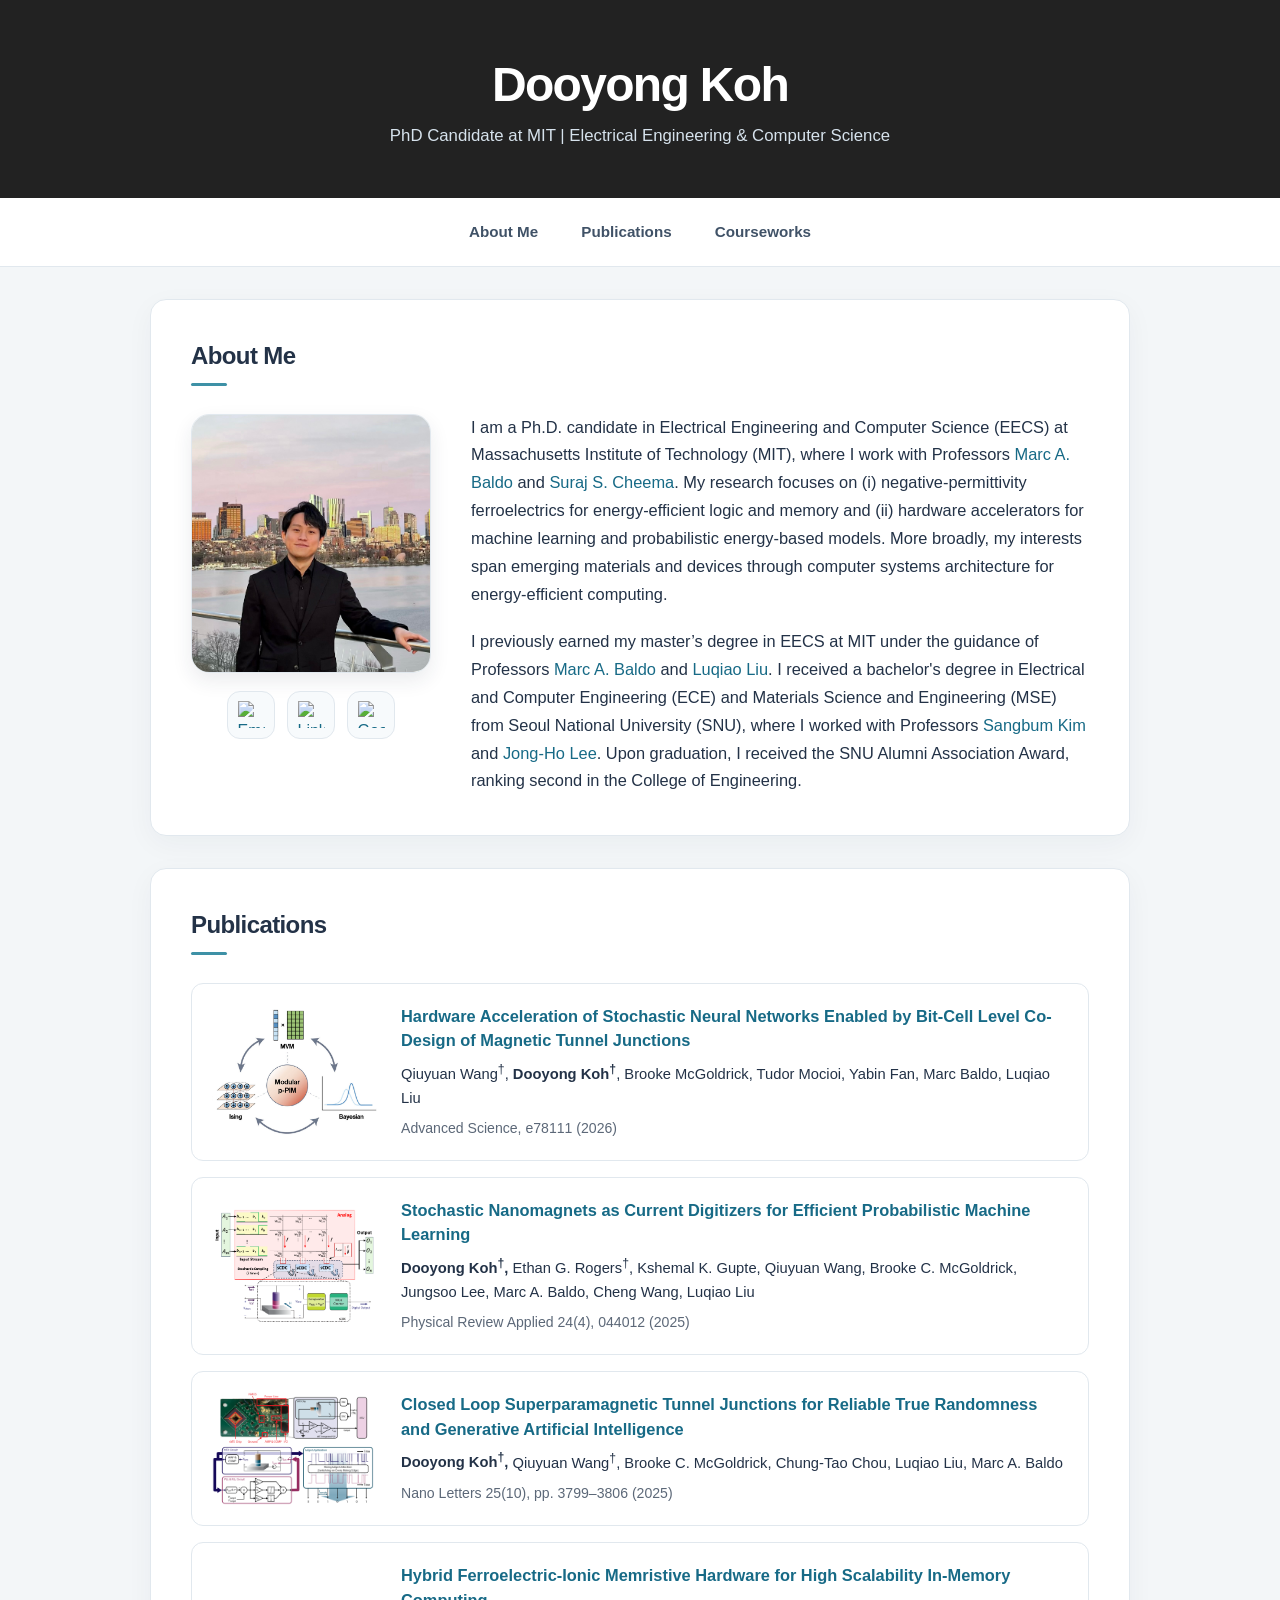
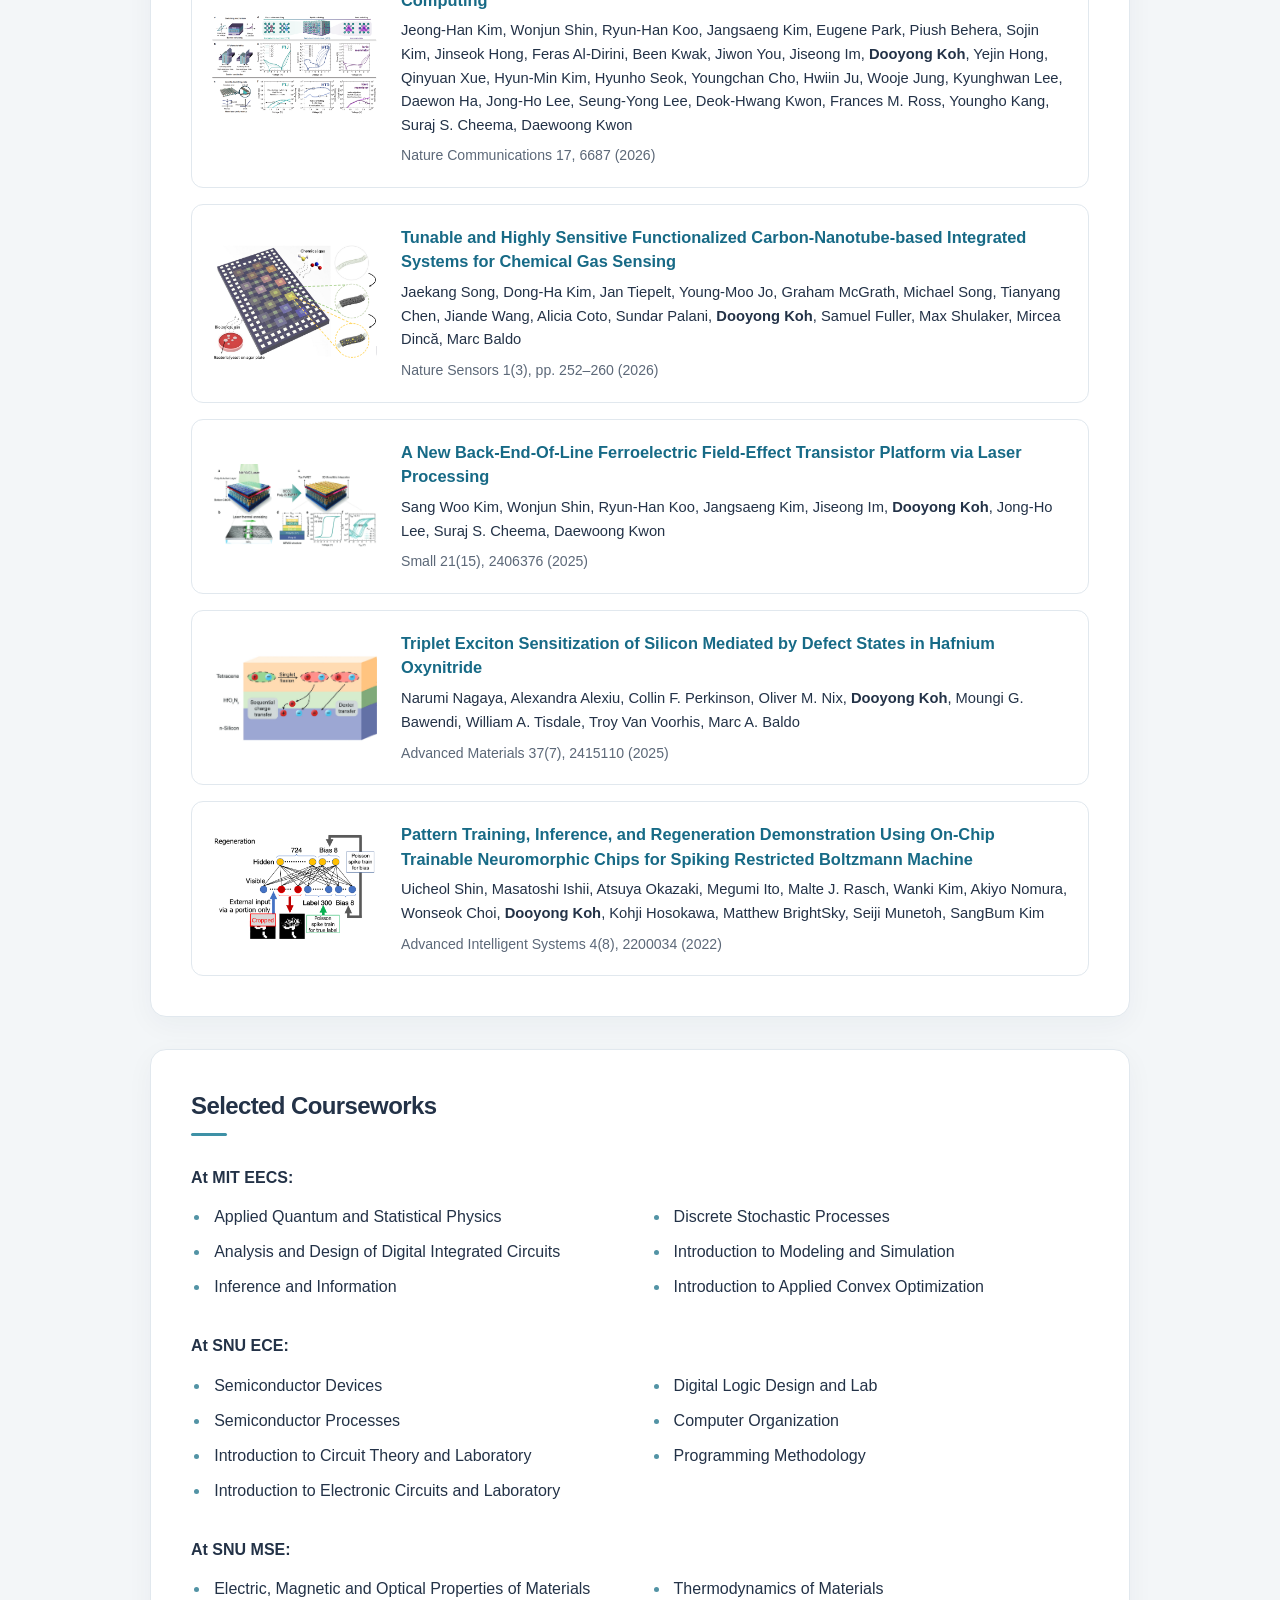
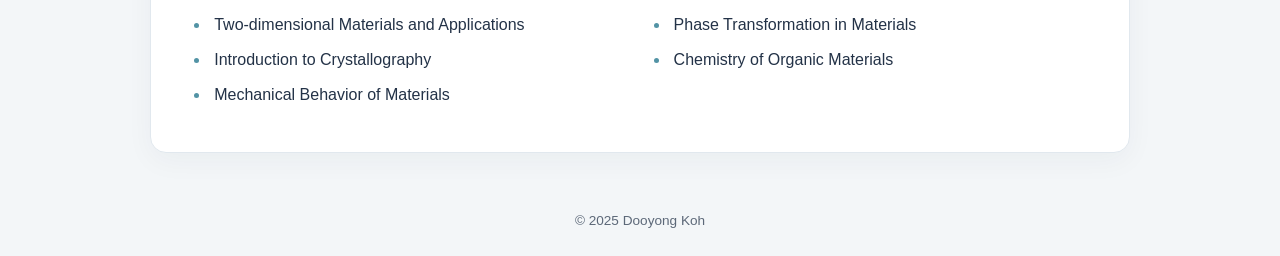
==== index.html @ fa58a497 "Add Advanced Science stochastic neural networks paper with supplied image" ====
<!DOCTYPE html>
<html lang="en">
<head>
    <meta charset="UTF-8">
    <meta name="viewport" content="width=device-width, initial-scale=1.0">
    <title>Dooyong Koh</title>
    <link rel="stylesheet" href="styles.css">
</head>
<body>
    <header>
        <h1>Dooyong Koh</h1>
        <p>PhD Candidate at MIT | Electrical Engineering & Computer Science</p>
    </header>

    <nav>
        <a href="#about">About Me</a>
        <a href="#publications">Publications</a>
        <a href="#courseworks">Courseworks</a>
    </nav>

    <section id="about">
        <h2>About Me</h2>
        <div class="about-container">
            <!-- First Column: Profile Image with Contact Icons Below -->
            <div class="about-image">
                <img src="IMG_5734.jpeg" alt="Dooyong Koh Profile Picture">
                
                <!-- Contact Icons Below the Image -->
                <div class="contact-icons">
                    <!-- Email Icon -->
                    <a href="mailto:dooyong@mit.edu" class="icon-button" target="_blank">
                        <img src="https://upload.wikimedia.org/wikipedia/commons/e/ec/Circle-icons-mail.svg" alt="Email Icon" width="40">
                    </a>
                    <!-- LinkedIn Icon -->
                    <a href="https://www.linkedin.com/in/dooyong-koh/" class="icon-button" target="_blank">
                        <img src="https://upload.wikimedia.org/wikipedia/commons/8/81/LinkedIn_icon.svg" alt="LinkedIn Icon" width="40">
                    </a>
                    <!-- Google Scholar Icon -->
                    <a href="https://scholar.google.com/citations?user=owcKEJgAAAAJ&hl=en" class="icon-button" target="_blank">
                        <img src="https://upload.wikimedia.org/wikipedia/commons/c/c7/Google_Scholar_logo.svg" alt="Google Scholar Icon" width="40">
                    </a>
                    <!-- GitHub Icon 
                    <a href="https://github.com/dooyong-koh" class="icon-button" target="_blank">
                        <img src="https://upload.wikimedia.org/wikipedia/commons/9/91/Octicons-mark-github.svg" alt="GitHub Icon" width="40">
                    </a>-->
                </div>
            </div>

            <!-- Second Column: About Text -->
            <div class="about-text">
                <p>I am a Ph.D. candidate in Electrical Engineering and Computer Science (EECS) at Massachusetts Institute of Technology (MIT), where I work with Professors 
                    <a href="https://seegroup.mit.edu/" target="_blank">Marc A. Baldo</a> and
                    <a href="https://sites.google.com/view/scheema" target="_blank">Suraj S. Cheema</a>.
                    My research focuses on (i) negative-permittivity ferroelectrics for energy-efficient logic and memory and (ii) hardware accelerators for machine learning and probabilistic energy-based models. 
                    More broadly, my interests span emerging materials and devices through computer systems architecture for energy-efficient computing.
                </p>
                <p>
                    I previously earned my master’s degree in EECS at MIT under the guidance of Professors  
                    <a href="https://seegroup.mit.edu/" target="_blank">Marc A. Baldo</a> and 
                    <a href="https://spintronics.mit.edu/" target="_blank">Luqiao Liu</a>. 
                    
                    I received a bachelor's degree in Electrical and Computer Engineering (ECE) and Materials Science and Engineering (MSE) from Seoul National University (SNU), where I worked with Professors 
                    <a href="https://sites.google.com/view/snu-neuromorphic/home" target="_blank">Sangbum Kim</a> and
                    <a href="http://smdl.snu.ac.kr/main.html" target="_blank">Jong-Ho Lee</a>.
                    Upon graduation, I received the SNU Alumni Association Award, ranking second in the College of Engineering.
                </p>
            </div>
        </div>
    </section>



    <section id="publications">
        <h2>Publications</h2>
        <div class="publications-container">

            <div class="publication-item">
                <div class="publication-image">
                    <img src="pub_pics/advanced-science-p-pim.png" alt="Modular probabilistic processing-in-memory platform for matrix-vector multiplication, Ising optimization, and Bayesian inference">
                </div>
                <div class="publication-text">
                    <p><a href="https://advanced.onlinelibrary.wiley.com/doi/10.1002/advs.78111">Hardware Acceleration of Stochastic Neural Networks Enabled by Bit-Cell Level Co-Design of Magnetic Tunnel Junctions</a></p>
                    <p>Qiuyuan Wang<sup>&dagger;</sup>, <b>Dooyong Koh<sup>&dagger;</sup></b>, Brooke McGoldrick, Tudor Mocioi, Yabin Fan, Marc Baldo, Luqiao Liu</p>
                    <p>Advanced Science, e78111 (2026)</p>
                </div>
            </div>

            <div class="publication-item">
                <div class="publication-image">
                    <img src="pub_pics/5.png" alt="Publication Image 1">
                </div>
                <div class="publication-text">
                    <p><a href="https://journals.aps.org/prapplied/abstract/10.1103/s86j-5jcr">Stochastic Nanomagnets as Current Digitizers for Efficient Probabilistic Machine Learning</a></p>
                    <p><b>Dooyong Koh<sup>&dagger;</sup>,</b> Ethan G. Rogers<sup>&dagger;</sup>, Kshemal K. Gupte, Qiuyuan Wang, Brooke C. McGoldrick, Jungsoo Lee, Marc A. Baldo, Cheng Wang, Luqiao Liu</p>
                    <p>Physical Review Applied 24(4), 044012 (2025)</p>
                </div>
            </div>
            
            <div class="publication-item">
                <div class="publication-image">
                    <img src="pub_pics/4.png" alt="Publication Image 1">
                </div>
                <div class="publication-text">
                    <p><a href="https://pubs.acs.org/doi/full/10.1021/acs.nanolett.4c05728">Closed Loop Superparamagnetic Tunnel Junctions for Reliable True Randomness and Generative Artificial Intelligence</a></p>
                    <p><b>Dooyong Koh<sup>&dagger;</sup>,</b> Qiuyuan Wang<sup>&dagger;</sup>, Brooke C. McGoldrick, Chung-Tao Chou, Luqiao Liu, Marc A. Baldo</p>
                    <p>Nano Letters 25(10), pp. 3799–3806 (2025)</p>
                </div>
            </div>

            <div class="publication-item">
                <div class="publication-image">
                    <img src="pub_pics/7.png" alt="Publication Image 1">
                </div>
                <div class="publication-text">
                    <p><a href="https://www.nature.com/articles/s41467-026-72103-6">Hybrid Ferroelectric-Ionic Memristive Hardware for High Scalability In-Memory Computing</a></p>
                    <p>Jeong-Han Kim, Wonjun Shin, Ryun-Han Koo, Jangsaeng Kim, Eugene Park, Piush Behera, Sojin Kim, Jinseok Hong, Feras Al-Dirini, Been Kwak, Jiwon You, Jiseong Im, <b>Dooyong Koh</b>, Yejin Hong, Qinyuan Xue, Hyun-Min Kim, Hyunho Seok, Youngchan Cho, Hwiin Ju, Wooje Jung, Kyunghwan Lee, Daewon Ha, Jong-Ho Lee, Seung-Yong Lee, Deok-Hwang Kwon, Frances M. Ross, Youngho Kang, Suraj S. Cheema, Daewoong Kwon</p>
                    <p>Nature Communications 17, 6687 (2026)</p>
                </div>
            </div>

            <div class="publication-item">
                <div class="publication-image">
                    <img src="pub_pics/6.png" alt="Publication Image 1">
                </div>
                <div class="publication-text">
                    <p><a href="https://www.nature.com/articles/s44460-026-00037-z">Tunable and Highly Sensitive Functionalized Carbon-Nanotube-based Integrated Systems for Chemical Gas Sensing</a></p>
                    <p>Jaekang Song, Dong-Ha Kim, Jan Tiepelt, Young-Moo Jo, Graham McGrath, Michael Song, Tianyang Chen, Jiande Wang, Alicia Coto, Sundar Palani, <b>Dooyong Koh</b>, Samuel Fuller, Max Shulaker, Mircea Dincă, Marc Baldo</p>
                    <p>Nature Sensors 1(3), pp. 252–260 (2026)</p>
                </div>
            </div>
            
            <div class="publication-item">
                <div class="publication-image">
                    <img src="pub_pics/2.png" alt="Publication Image 2">
                </div>
                <div class="publication-text">
                    <p><a href="https://onlinelibrary.wiley.com/doi/full/10.1002/smll.202406376">A New Back‐End‐Of‐Line Ferroelectric Field‐Effect Transistor Platform via Laser Processing</a></p>
                    <p>Sang Woo Kim, Wonjun Shin, Ryun-Han Koo, Jangsaeng Kim, Jiseong Im, <b>Dooyong Koh</b>, Jong-Ho Lee, Suraj S. Cheema, Daewoong Kwon</p>
                    <p>Small 21(15), 2406376 (2025)</p>
                </div>
            </div>

            <div class="publication-item">
                <div class="publication-image">
                    <img src="pub_pics/3.png" alt="Publication Image 1">
                </div>
                <div class="publication-text">
                    <p><a href="https://advanced.onlinelibrary.wiley.com/doi/full/10.1002/adma.202415110">Triplet Exciton Sensitization of Silicon Mediated by Defect States in Hafnium Oxynitride</a></p>
                    <p>Narumi Nagaya, Alexandra Alexiu, Collin F. Perkinson, Oliver M. Nix, <b>Dooyong Koh</b>, Moungi G. Bawendi, William A. Tisdale, Troy Van Voorhis, Marc A. Baldo</p>
                    <p>Advanced Materials 37(7), 2415110 (2025)</p>
                </div>
            </div>
    
            <div class="publication-item">
                <div class="publication-image">
                    <img src="pub_pics/1.png" alt="Publication Image 3">
                </div>
                <div class="publication-text">
                    <p><a href="https://onlinelibrary.wiley.com/doi/full/10.1002/aisy.202200034">Pattern Training, Inference, and Regeneration Demonstration Using On‐Chip Trainable Neuromorphic Chips for Spiking Restricted Boltzmann Machine</a></p>
                    <p>Uicheol Shin, Masatoshi Ishii, Atsuya Okazaki, Megumi Ito, Malte J. Rasch, Wanki Kim, Akiyo Nomura, Wonseok Choi, <b>Dooyong Koh</b>, Kohji Hosokawa, Matthew BrightSky, Seiji Munetoh, SangBum Kim</p>
                    <p>Advanced Intelligent Systems 4(8), 2200034 (2022)</p>
                </div>
            </div>
        </div>
    </section>

    <section id="courseworks">
        <h2>Selected Courseworks</h2>
        <p>At MIT EECS:</p>
        <ul>
            <li>Applied Quantum and Statistical Physics</li>
            <li>Analysis and Design of Digital Integrated Circuits</li>
            <li>Inference and Information</li>
            <li>Discrete Stochastic Processes</li>
            <li>Introduction to Modeling and Simulation</li>
            <li>Introduction to Applied Convex Optimization</li>
        </ul>

        <p>At SNU ECE:</p>
        <ul>
            <li>Semiconductor Devices</li>
            <li>Semiconductor Processes</li>
            <li>Introduction to Circuit Theory and Laboratory</li>
            <li>Introduction to Electronic Circuits and Laboratory</li>
            <li>Digital Logic Design and Lab</li>
            <li>Computer Organization</li>
            <li>Programming Methodology</li>
        </ul>

        <p>At SNU MSE:</p>
        <ul>
            <li>Electric, Magnetic and Optical Properties of Materials</li>
            <li>Two-dimensional Materials and Applications</li>
            <li>Introduction to Crystallography</li>
            <li>Mechanical Behavior of Materials</li>
            <li>Thermodynamics of Materials</li>
            <li>Phase Transformation in Materials</li>
            <li>Chemistry of Organic Materials</li>
        </ul>
    </section>

    <footer>
        <p>© 2025 Dooyong Koh</p>
    </footer>
</body>
</html>
---- styles.css ----
/* Academic portfolio: restrained color, generous spacing, accessible interactions. */
:root {
    --ink: #233247;
    --muted: #5c6878;
    --accent: #176a86;
    --accent-dark: #104e65;
    --line: #e1e8ee;
}
*, *::before, *::after { box-sizing: border-box; }
html { scroll-behavior: smooth; }
body {
    margin: 0;
    font-family: -apple-system, BlinkMacSystemFont, "Segoe UI", Arial, sans-serif;
    line-height: 1.7;
    color: var(--ink);
    background: #f3f6f8;
}
header {
    padding: 3.5rem 1.5rem 3rem;
    text-align: center;
    color: white;
    background: #222;
}
header h1 {
    margin: 0 0 .5rem;
    color: white;
    font-size: clamp(2.2rem, 5vw, 3rem);
    font-weight: 700;
    letter-spacing: -.035em;
    line-height: 1.2;
}
header p { margin: 0; color: #d6e2ec; font-size: 1.05rem; }
nav {
    display: flex;
    justify-content: center;
    flex-wrap: wrap;
    gap: .5rem;
    padding: .75rem 1rem;
    background: #fff;
    border-bottom: 1px solid var(--line);
}
a {
    color: var(--accent);
    text-decoration: none;
    text-underline-offset: .22em;
    text-decoration-thickness: 1px;
    transition: color .18s ease;
}
a:hover { color: var(--accent-dark); text-decoration: underline; }
a:focus-visible { outline: 3px solid #2186a6; outline-offset: 4px; border-radius: 4px; }
nav a {
    position: relative;
    display: inline-flex;
    align-items: center;
    min-height: 44px;
    padding: .5rem 1.1rem;
    border-radius: 8px;
    color: #405267;
    font-size: .95rem;
    font-weight: 600;
    transition: background-color .2s ease, color .2s ease, transform .2s ease;
}
nav a::after {
    content: "";
    position: absolute;
    bottom: 5px;
    left: 1.1rem;
    right: 1.1rem;
    height: 2px;
    border-radius: 2px;
    background: var(--accent);
    transform: scaleX(0);
    transition: transform .2s ease;
}
nav a:focus-visible { background: #edf5f8; }
nav a:focus-visible::after { transform: scaleX(1); }
section {
    width: calc(100% - 3rem);
    max-width: 980px;
    margin: 2rem auto;
    padding: clamp(1.25rem, 4vw, 2.5rem);
    background: white;
    border: 1px solid var(--line);
    border-radius: 16px;
    box-shadow: 0 8px 28px rgba(28, 49, 70, .045);
    scroll-margin-top: 1.5rem;
}
h2 {
    margin: 0 0 1.75rem;
    font-size: 1.5rem;
    letter-spacing: -.025em;
    line-height: 1.3;
}
h2::after {
    content: "";
    display: block;
    width: 36px;
    height: 3px;
    margin-top: .7rem;
    border-radius: 3px;
    background: #3e91a6;
}
.about-container { display: flex; align-items: flex-start; gap: 2.5rem; }
.about-image { flex: 0 0 240px; text-align: center; }
.about-image > img {
    display: block;
    width: 100%;
    height: auto;
    border-radius: 18px;
    border: 1px solid var(--line);
    box-shadow: 0 8px 20px rgba(28, 49, 70, .09);
}
.contact-icons { display: flex; justify-content: center; gap: .75rem; margin-top: 1.1rem; }
.icon-button {
    display: inline-flex;
    align-items: center;
    justify-content: center;
    width: 48px;
    height: 48px;
    border: 1px solid var(--line);
    border-radius: 13px;
    background: #f7fafc;
    transition: transform .2s ease, box-shadow .2s ease, border-color .2s ease, background-color .2s ease;
}
.icon-button img { display: block; width: 27px; height: 27px; object-fit: contain; }
.icon-button:focus-visible { background: #eaf4f7; border-color: #85b9c7; }
.about-text { flex: 1; min-width: 0; }
.about-text p { margin: 0 0 1.2rem; font-size: 1.025rem; }
.about-text p:last-child { margin-bottom: 0; }
.publications-container { display: flex; flex-direction: column; gap: 1rem; }
.publication-item {
    display: flex;
    align-items: center;
    gap: 1.5rem;
    padding: 1.25rem;
    border: 1px solid var(--line);
    border-radius: 12px;
    transition: background-color .2s ease, border-color .2s ease, box-shadow .2s ease;
}
.publication-item:focus-within { background: #f7fbfc; border-color: #a5c7d2; }
.publication-image { flex: 0 0 165px; display: flex; justify-content: center; align-items: center; }
.publication-image img { display: block; width: 100%; height: auto; border-radius: 8px; }
.publication-text { flex: 1; min-width: 0; font-size: .92rem; line-height: 1.6; overflow-wrap: anywhere; }
.publication-text p { margin: .45rem 0; }
.publication-text p:first-child { margin-top: 0; font-size: 1.025rem; font-weight: 600; line-height: 1.5; }
.publication-text p:last-child { margin-bottom: 0; color: var(--muted); font-size: .88rem; }
#courseworks > p { margin: 1.75rem 0 .5rem; font-weight: 600; }
#courseworks ul { margin: 0; padding-left: 1.2rem; columns: 2; column-gap: 2.5rem; }
#courseworks li { padding: .25rem 0 .25rem .25rem; break-inside: avoid; }
#courseworks li::marker { color: #5293a5; }
footer { text-align: center; padding: 1.5rem; color: var(--muted); font-size: .85rem; }
footer p { margin: 0; }
@media (hover: hover) {
    nav a:hover { background: #edf5f8; color: var(--accent-dark); text-decoration: none; transform: translateY(-1px); }
    nav a:hover::after { transform: scaleX(1); }
    .icon-button:hover { transform: translateY(-3px); background: #eaf4f7; border-color: #85b9c7; box-shadow: 0 6px 14px rgba(23, 106, 134, .14); }
    .publication-item:hover { background: #f7fbfc; border-color: #b7d1da; box-shadow: 0 4px 14px rgba(28, 49, 70, .05); }
}
nav a:active, .icon-button:active { transform: translateY(0); }
@media (max-width: 768px) {
    header { padding: 2.5rem 1.25rem; }
    header p { max-width: 32rem; margin-inline: auto; font-size: .95rem; }
    section { width: calc(100% - 1.5rem); margin: 1rem auto; }
    .about-container { flex-direction: column; align-items: center; gap: 1.75rem; }
    .about-image { flex-basis: auto; width: 200px; }
    .publication-item { flex-direction: column; align-items: stretch; gap: 1rem; }
    .publication-image { flex-basis: auto; width: 100%; max-width: 240px; margin-inline: auto; }
    #courseworks ul { columns: 1; }
}
@media (max-width: 380px) {
    nav { gap: .15rem; padding-inline: .35rem; }
    nav a { padding-inline: .65rem; font-size: .85rem; }
}
@media (prefers-reduced-motion: reduce) {
    html { scroll-behavior: auto; }
    *, *::before, *::after { transition: none !important; }
    nav a:hover, .icon-button:hover { transform: none; }
}
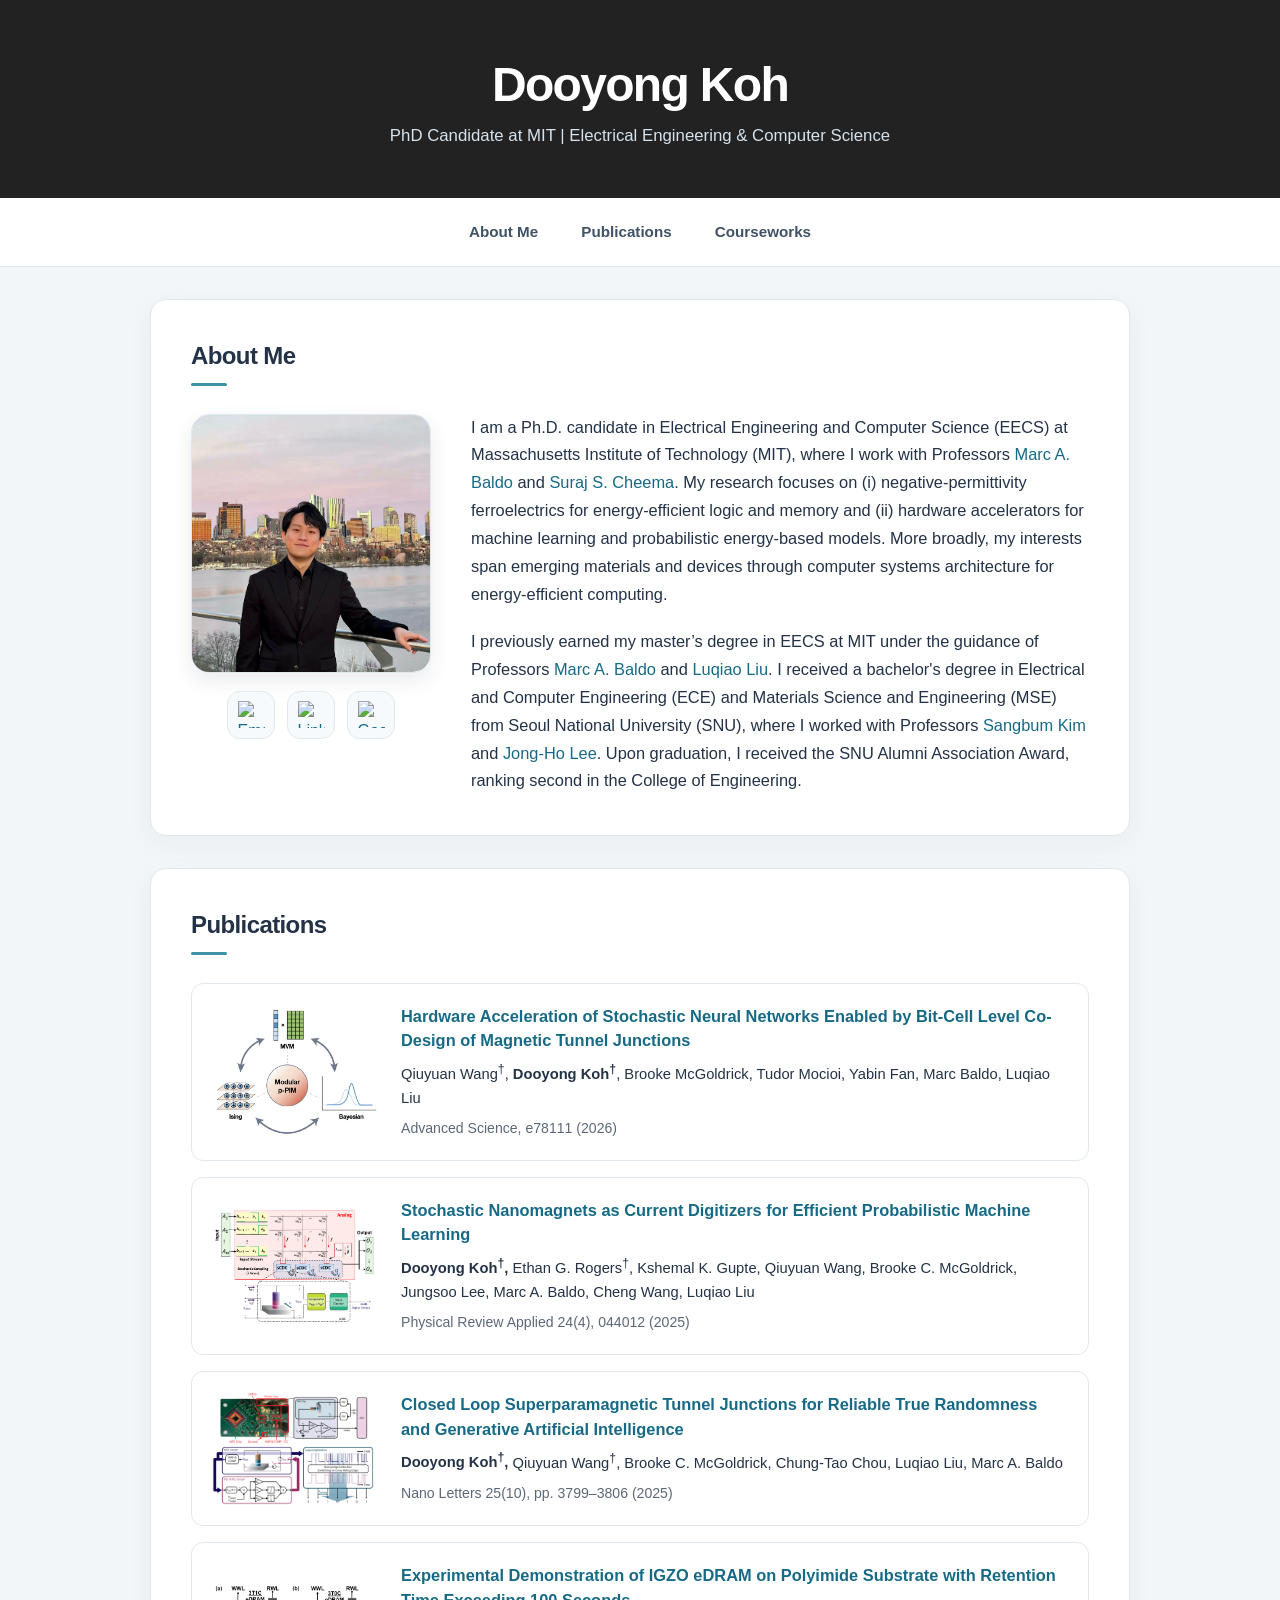
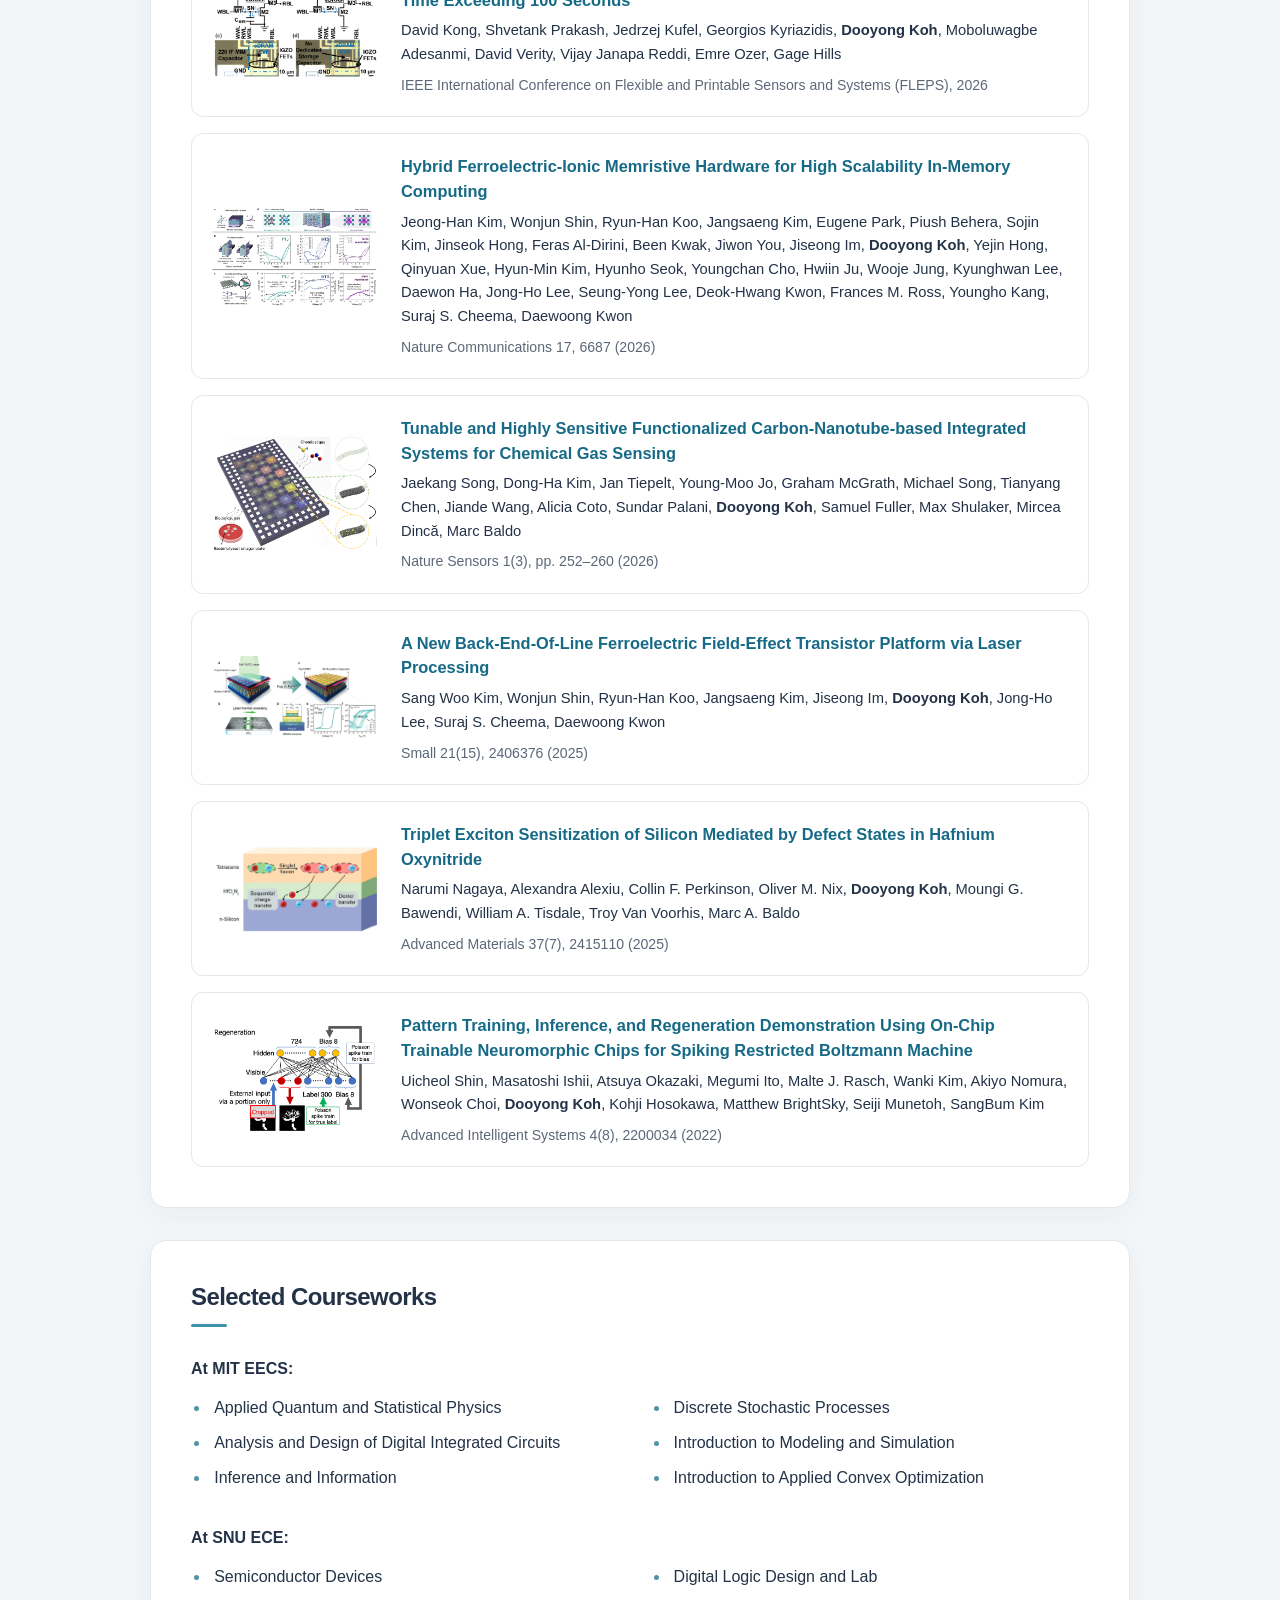
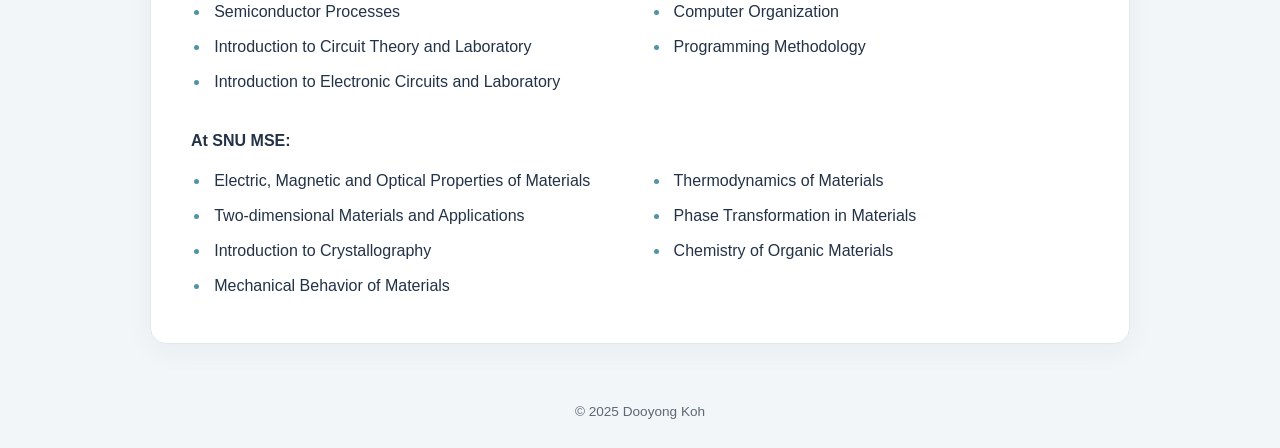
==== commit ec9e30af: "Add FLEPS eDRAM paper fourth after first-authored publications" ====
--- a/index.html
+++ b/index.html
@@ -109,6 +109,17 @@
 
             <div class="publication-item">
                 <div class="publication-image">
+                    <img src="pub_pics/fleps-igzo-edram.png" alt="3T1C and 3T0C IGZO eDRAM circuit diagrams and fabricated memory cells on polyimide">
+                </div>
+                <div class="publication-text">
+                    <p><a href="https://doi.org/10.1109/FLEPS69128.2026.11645095">Experimental Demonstration of IGZO eDRAM on Polyimide Substrate with Retention Time Exceeding 100 Seconds</a></p>
+                    <p>David Kong, Shvetank Prakash, Jedrzej Kufel, Georgios Kyriazidis, <b>Dooyong Koh</b>, Moboluwagbe Adesanmi, David Verity, Vijay Janapa Reddi, Emre Ozer, Gage Hills</p>
+                    <p>IEEE International Conference on Flexible and Printable Sensors and Systems (FLEPS), 2026</p>
+                </div>
+            </div>
+
+            <div class="publication-item">
+                <div class="publication-image">
                     <img src="pub_pics/7.png" alt="Publication Image 1">
                 </div>
                 <div class="publication-text">
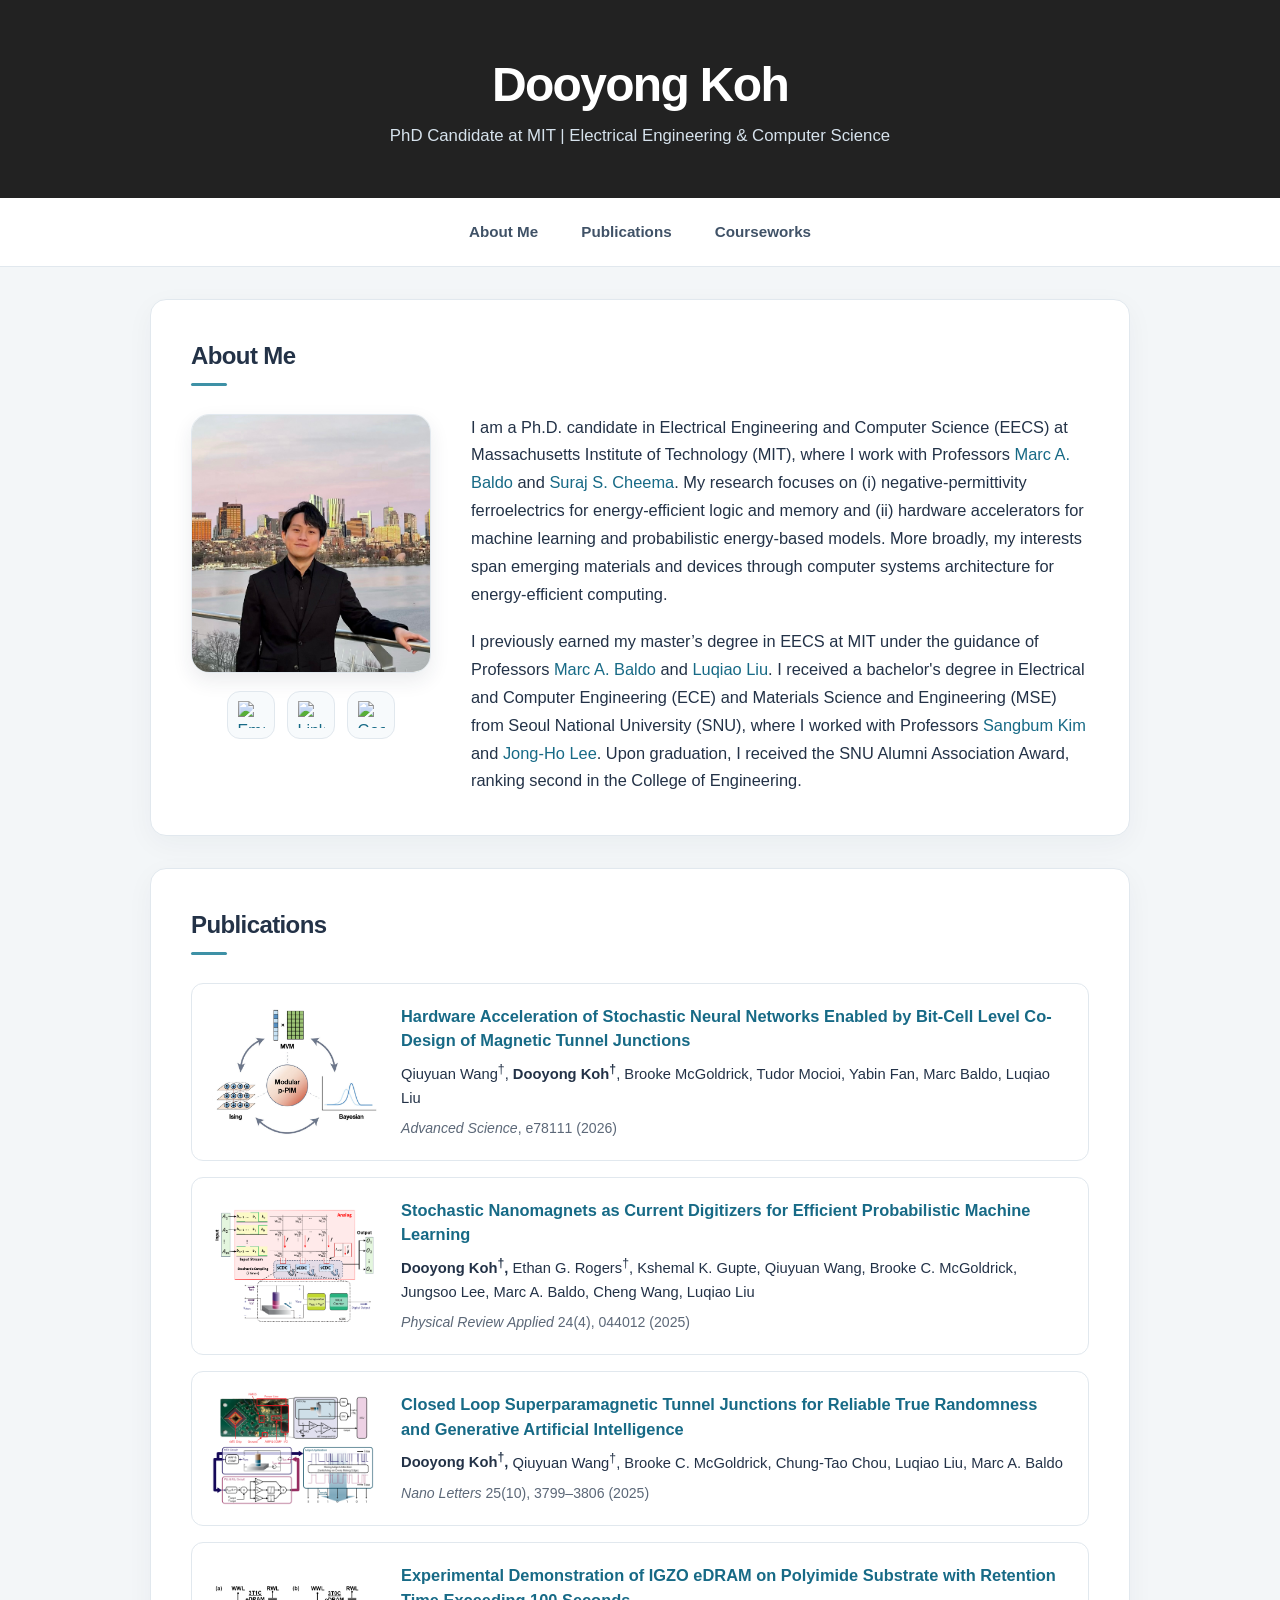
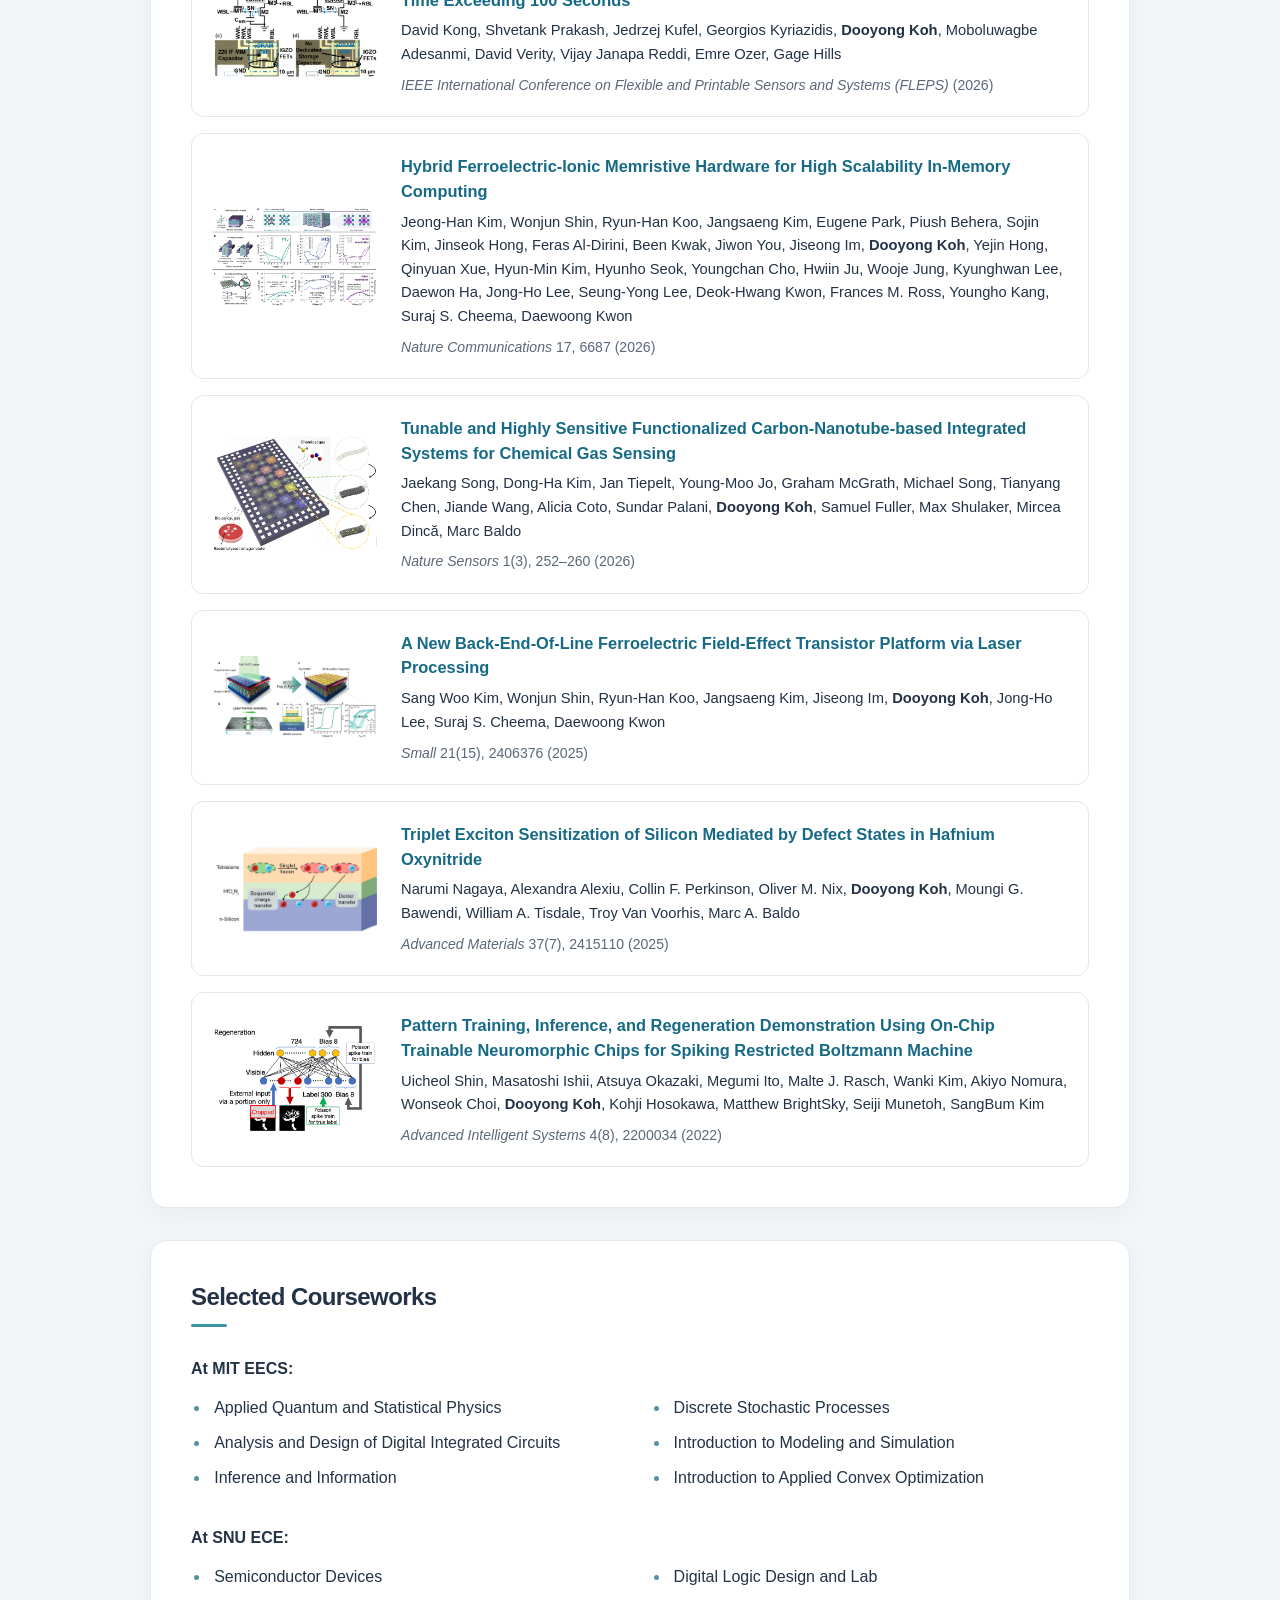
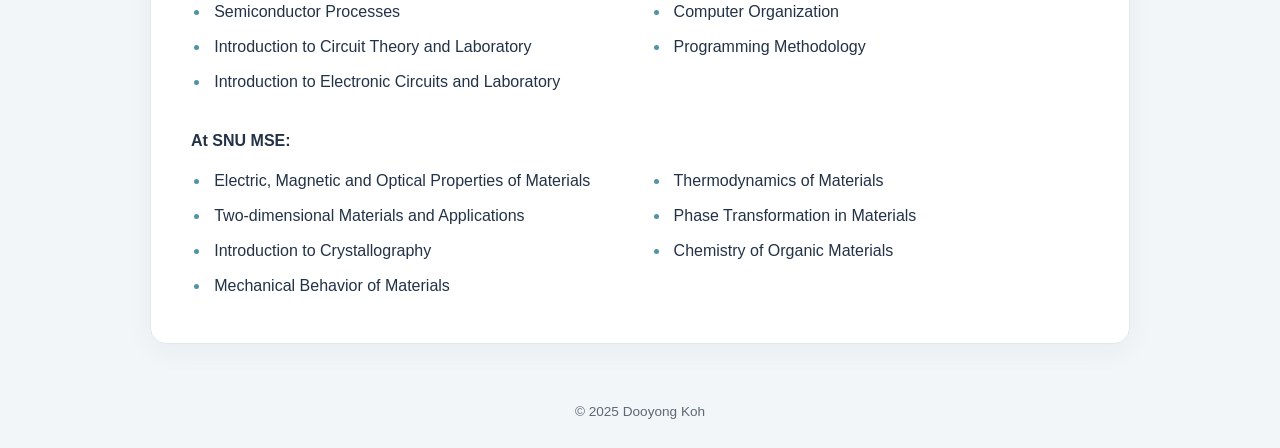
==== commit 5e8ab531: "Standardize publication citation formatting" ====
--- a/index.html
+++ b/index.html
@@ -81,7 +81,7 @@
                 <div class="publication-text">
                     <p><a href="https://advanced.onlinelibrary.wiley.com/doi/10.1002/advs.78111">Hardware Acceleration of Stochastic Neural Networks Enabled by Bit-Cell Level Co-Design of Magnetic Tunnel Junctions</a></p>
                     <p>Qiuyuan Wang<sup>&dagger;</sup>, <b>Dooyong Koh<sup>&dagger;</sup></b>, Brooke McGoldrick, Tudor Mocioi, Yabin Fan, Marc Baldo, Luqiao Liu</p>
-                    <p>Advanced Science, e78111 (2026)</p>
+                    <p><em>Advanced Science</em>, e78111 (2026)</p>
                 </div>
             </div>
 
@@ -92,7 +92,7 @@
                 <div class="publication-text">
                     <p><a href="https://journals.aps.org/prapplied/abstract/10.1103/s86j-5jcr">Stochastic Nanomagnets as Current Digitizers for Efficient Probabilistic Machine Learning</a></p>
                     <p><b>Dooyong Koh<sup>&dagger;</sup>,</b> Ethan G. Rogers<sup>&dagger;</sup>, Kshemal K. Gupte, Qiuyuan Wang, Brooke C. McGoldrick, Jungsoo Lee, Marc A. Baldo, Cheng Wang, Luqiao Liu</p>
-                    <p>Physical Review Applied 24(4), 044012 (2025)</p>
+                    <p><em>Physical Review Applied</em> 24(4), 044012 (2025)</p>
                 </div>
             </div>
             
@@ -103,7 +103,7 @@
                 <div class="publication-text">
                     <p><a href="https://pubs.acs.org/doi/full/10.1021/acs.nanolett.4c05728">Closed Loop Superparamagnetic Tunnel Junctions for Reliable True Randomness and Generative Artificial Intelligence</a></p>
                     <p><b>Dooyong Koh<sup>&dagger;</sup>,</b> Qiuyuan Wang<sup>&dagger;</sup>, Brooke C. McGoldrick, Chung-Tao Chou, Luqiao Liu, Marc A. Baldo</p>
-                    <p>Nano Letters 25(10), pp. 3799–3806 (2025)</p>
+                    <p><em>Nano Letters</em> 25(10), 3799–3806 (2025)</p>
                 </div>
             </div>
 
@@ -114,7 +114,7 @@
                 <div class="publication-text">
                     <p><a href="https://doi.org/10.1109/FLEPS69128.2026.11645095">Experimental Demonstration of IGZO eDRAM on Polyimide Substrate with Retention Time Exceeding 100 Seconds</a></p>
                     <p>David Kong, Shvetank Prakash, Jedrzej Kufel, Georgios Kyriazidis, <b>Dooyong Koh</b>, Moboluwagbe Adesanmi, David Verity, Vijay Janapa Reddi, Emre Ozer, Gage Hills</p>
-                    <p>IEEE International Conference on Flexible and Printable Sensors and Systems (FLEPS), 2026</p>
+                    <p><em>IEEE International Conference on Flexible and Printable Sensors and Systems (FLEPS)</em> (2026)</p>
                 </div>
             </div>
 
@@ -125,7 +125,7 @@
                 <div class="publication-text">
                     <p><a href="https://www.nature.com/articles/s41467-026-72103-6">Hybrid Ferroelectric-Ionic Memristive Hardware for High Scalability In-Memory Computing</a></p>
                     <p>Jeong-Han Kim, Wonjun Shin, Ryun-Han Koo, Jangsaeng Kim, Eugene Park, Piush Behera, Sojin Kim, Jinseok Hong, Feras Al-Dirini, Been Kwak, Jiwon You, Jiseong Im, <b>Dooyong Koh</b>, Yejin Hong, Qinyuan Xue, Hyun-Min Kim, Hyunho Seok, Youngchan Cho, Hwiin Ju, Wooje Jung, Kyunghwan Lee, Daewon Ha, Jong-Ho Lee, Seung-Yong Lee, Deok-Hwang Kwon, Frances M. Ross, Youngho Kang, Suraj S. Cheema, Daewoong Kwon</p>
-                    <p>Nature Communications 17, 6687 (2026)</p>
+                    <p><em>Nature Communications</em> 17, 6687 (2026)</p>
                 </div>
             </div>
 
@@ -136,7 +136,7 @@
                 <div class="publication-text">
                     <p><a href="https://www.nature.com/articles/s44460-026-00037-z">Tunable and Highly Sensitive Functionalized Carbon-Nanotube-based Integrated Systems for Chemical Gas Sensing</a></p>
                     <p>Jaekang Song, Dong-Ha Kim, Jan Tiepelt, Young-Moo Jo, Graham McGrath, Michael Song, Tianyang Chen, Jiande Wang, Alicia Coto, Sundar Palani, <b>Dooyong Koh</b>, Samuel Fuller, Max Shulaker, Mircea Dincă, Marc Baldo</p>
-                    <p>Nature Sensors 1(3), pp. 252–260 (2026)</p>
+                    <p><em>Nature Sensors</em> 1(3), 252–260 (2026)</p>
                 </div>
             </div>
             
@@ -147,7 +147,7 @@
                 <div class="publication-text">
                     <p><a href="https://onlinelibrary.wiley.com/doi/full/10.1002/smll.202406376">A New Back‐End‐Of‐Line Ferroelectric Field‐Effect Transistor Platform via Laser Processing</a></p>
                     <p>Sang Woo Kim, Wonjun Shin, Ryun-Han Koo, Jangsaeng Kim, Jiseong Im, <b>Dooyong Koh</b>, Jong-Ho Lee, Suraj S. Cheema, Daewoong Kwon</p>
-                    <p>Small 21(15), 2406376 (2025)</p>
+                    <p><em>Small</em> 21(15), 2406376 (2025)</p>
                 </div>
             </div>
 
@@ -158,7 +158,7 @@
                 <div class="publication-text">
                     <p><a href="https://advanced.onlinelibrary.wiley.com/doi/full/10.1002/adma.202415110">Triplet Exciton Sensitization of Silicon Mediated by Defect States in Hafnium Oxynitride</a></p>
                     <p>Narumi Nagaya, Alexandra Alexiu, Collin F. Perkinson, Oliver M. Nix, <b>Dooyong Koh</b>, Moungi G. Bawendi, William A. Tisdale, Troy Van Voorhis, Marc A. Baldo</p>
-                    <p>Advanced Materials 37(7), 2415110 (2025)</p>
+                    <p><em>Advanced Materials</em> 37(7), 2415110 (2025)</p>
                 </div>
             </div>
     
@@ -169,7 +169,7 @@
                 <div class="publication-text">
                     <p><a href="https://onlinelibrary.wiley.com/doi/full/10.1002/aisy.202200034">Pattern Training, Inference, and Regeneration Demonstration Using On‐Chip Trainable Neuromorphic Chips for Spiking Restricted Boltzmann Machine</a></p>
                     <p>Uicheol Shin, Masatoshi Ishii, Atsuya Okazaki, Megumi Ito, Malte J. Rasch, Wanki Kim, Akiyo Nomura, Wonseok Choi, <b>Dooyong Koh</b>, Kohji Hosokawa, Matthew BrightSky, Seiji Munetoh, SangBum Kim</p>
-                    <p>Advanced Intelligent Systems 4(8), 2200034 (2022)</p>
+                    <p><em>Advanced Intelligent Systems</em> 4(8), 2200034 (2022)</p>
                 </div>
             </div>
         </div>
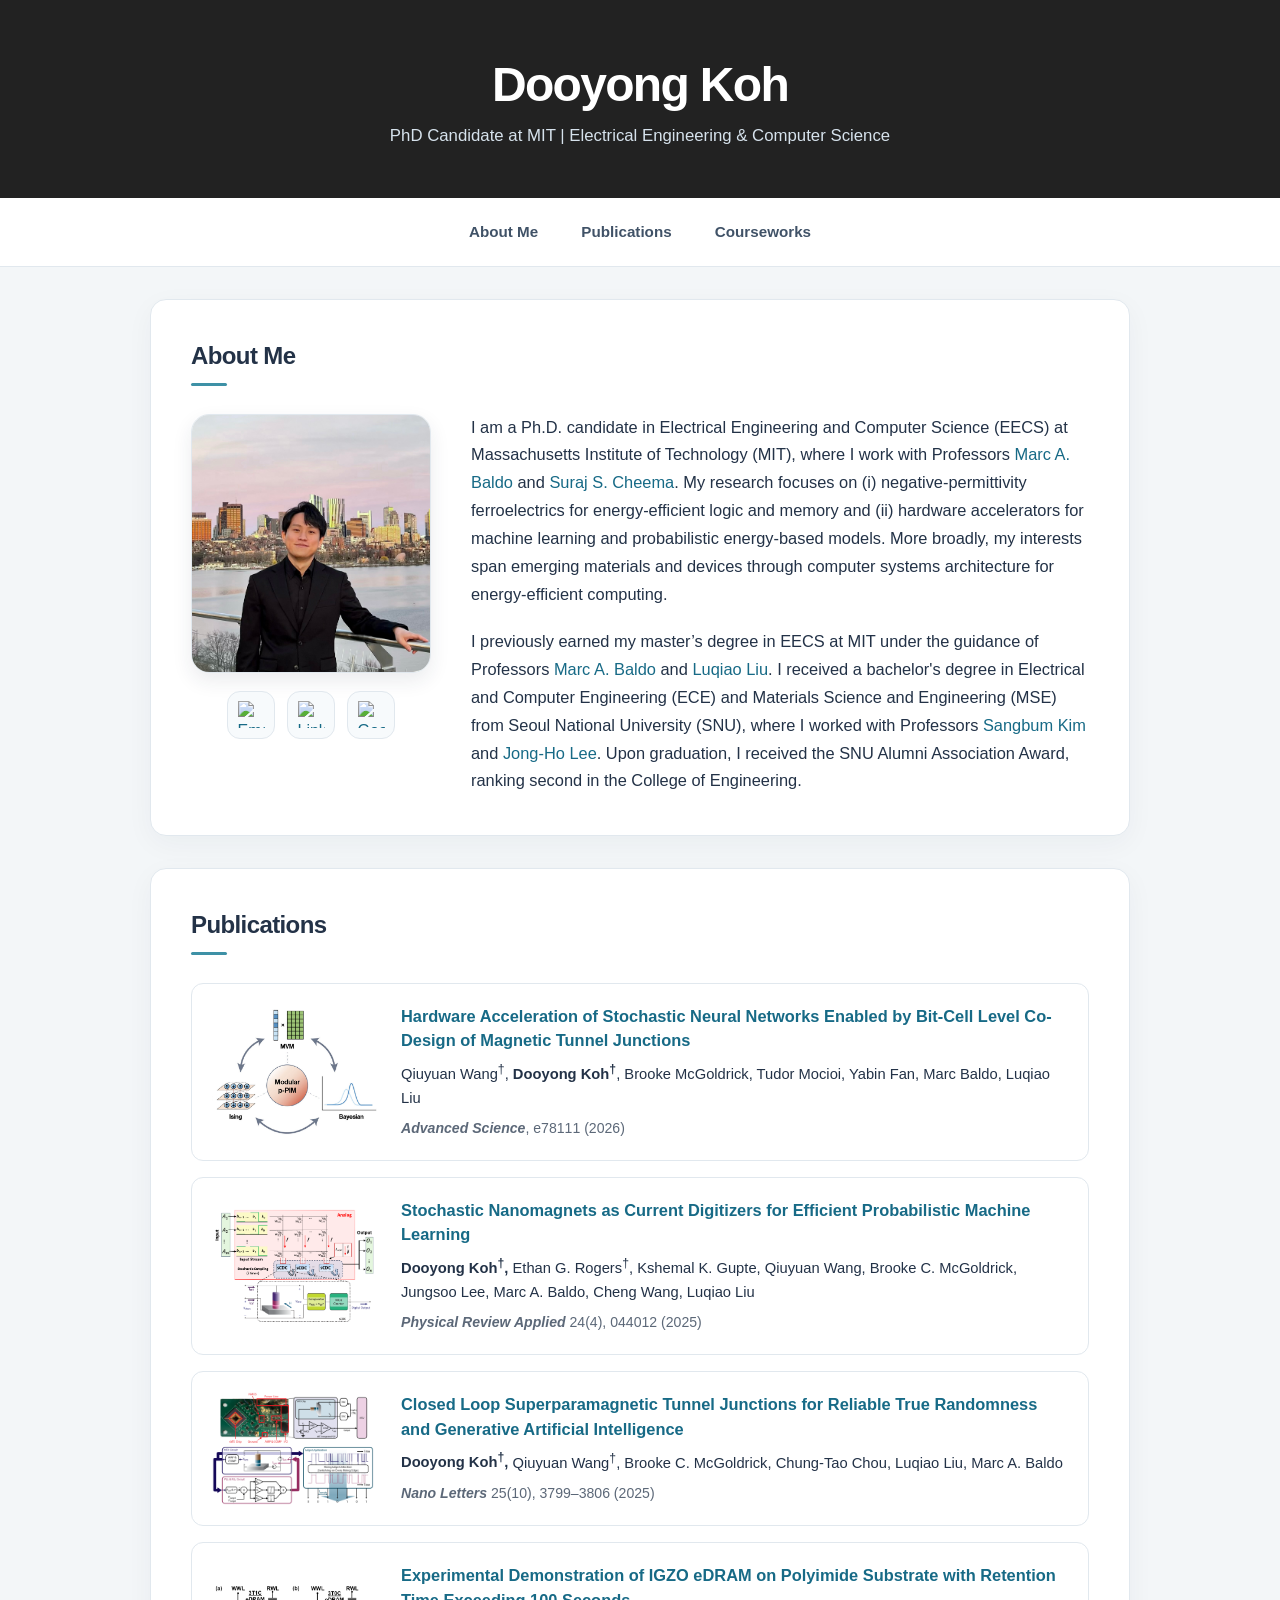
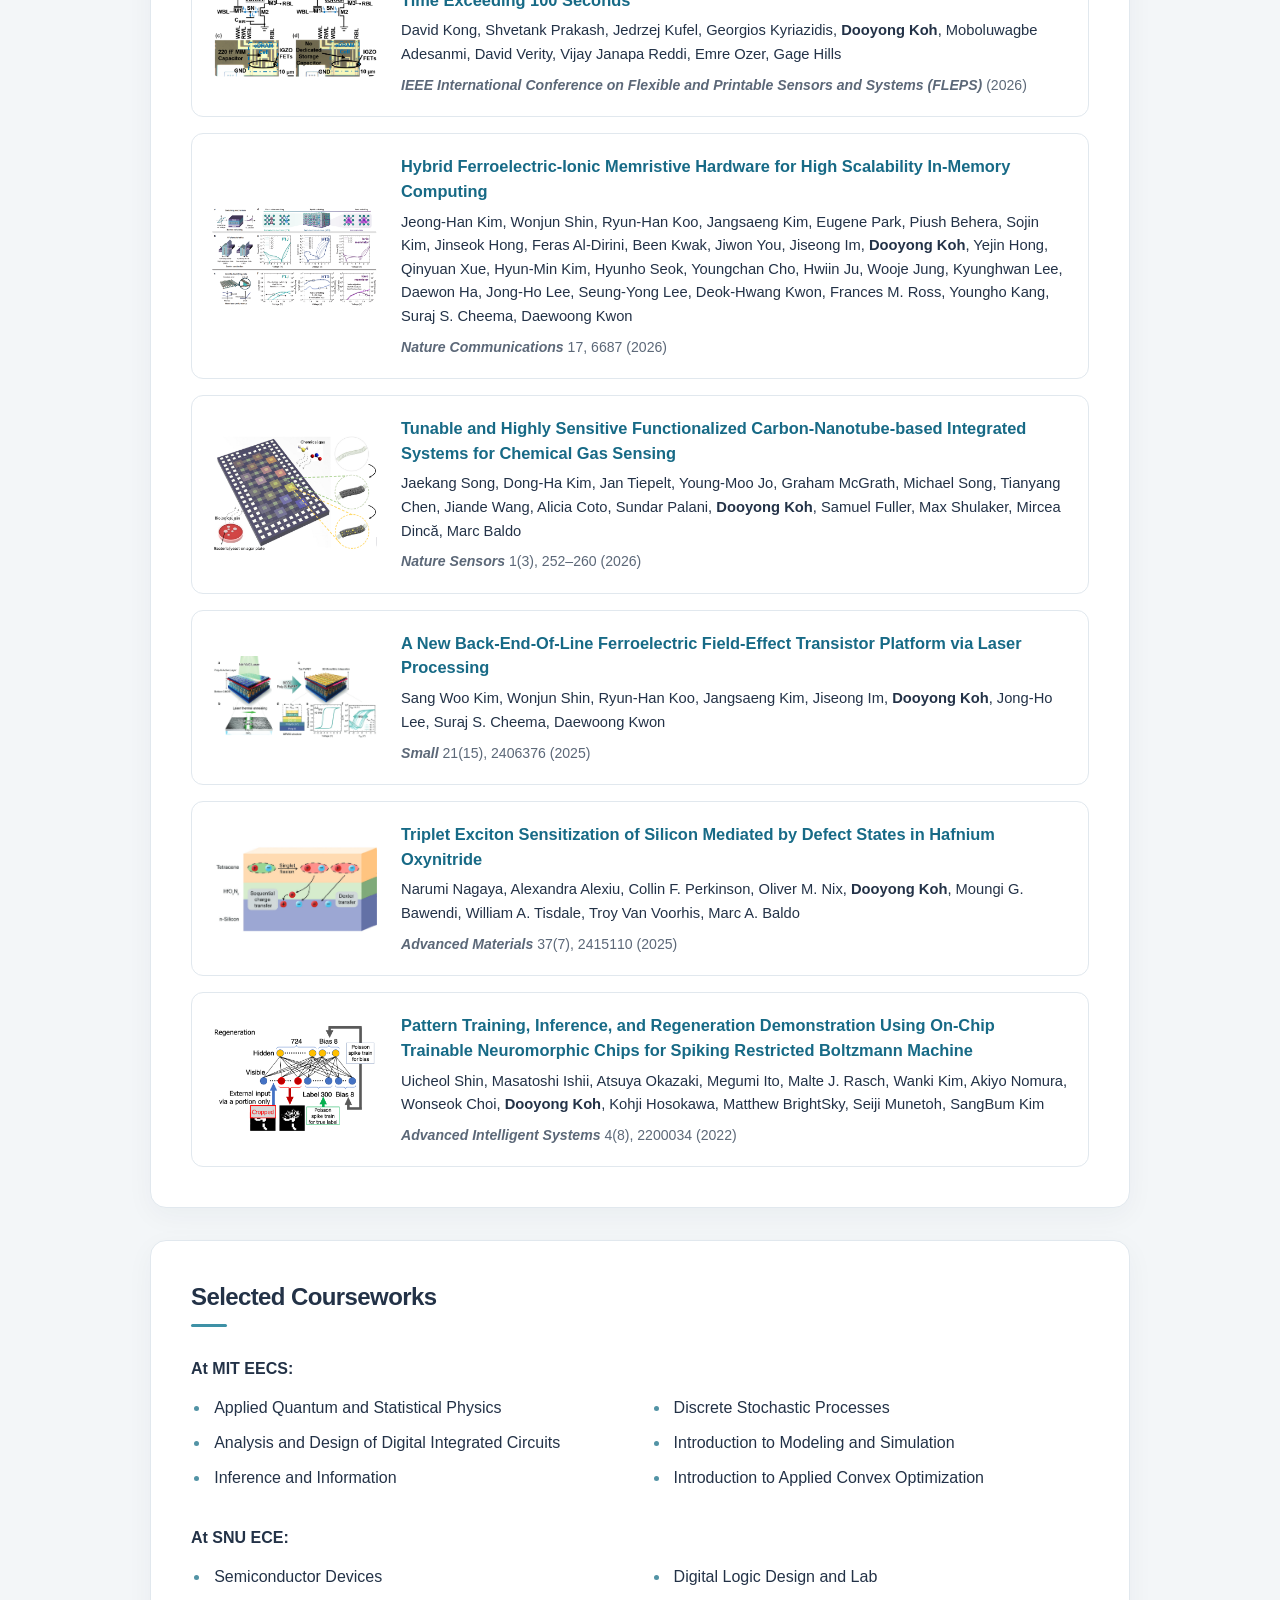
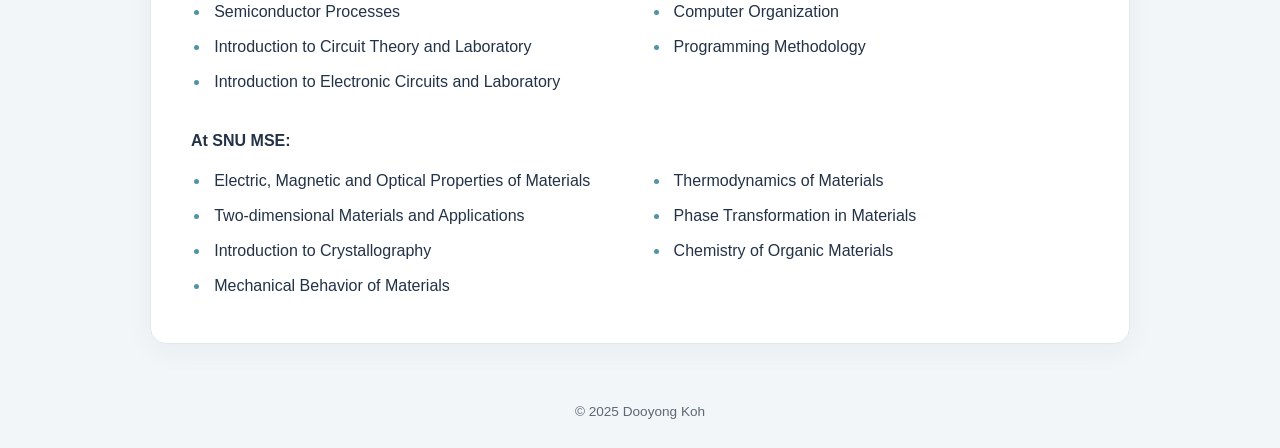
==== commit 6f747931: "Style publication venues in bold italic" ====
--- a/index.html
+++ b/index.html
@@ -81,7 +81,7 @@
                 <div class="publication-text">
                     <p><a href="https://advanced.onlinelibrary.wiley.com/doi/10.1002/advs.78111">Hardware Acceleration of Stochastic Neural Networks Enabled by Bit-Cell Level Co-Design of Magnetic Tunnel Junctions</a></p>
                     <p>Qiuyuan Wang<sup>&dagger;</sup>, <b>Dooyong Koh<sup>&dagger;</sup></b>, Brooke McGoldrick, Tudor Mocioi, Yabin Fan, Marc Baldo, Luqiao Liu</p>
-                    <p><em>Advanced Science</em>, e78111 (2026)</p>
+                    <p><strong><em>Advanced Science</em></strong>, e78111 (2026)</p>
                 </div>
             </div>
 
@@ -92,7 +92,7 @@
                 <div class="publication-text">
                     <p><a href="https://journals.aps.org/prapplied/abstract/10.1103/s86j-5jcr">Stochastic Nanomagnets as Current Digitizers for Efficient Probabilistic Machine Learning</a></p>
                     <p><b>Dooyong Koh<sup>&dagger;</sup>,</b> Ethan G. Rogers<sup>&dagger;</sup>, Kshemal K. Gupte, Qiuyuan Wang, Brooke C. McGoldrick, Jungsoo Lee, Marc A. Baldo, Cheng Wang, Luqiao Liu</p>
-                    <p><em>Physical Review Applied</em> 24(4), 044012 (2025)</p>
+                    <p><strong><em>Physical Review Applied</em></strong> 24(4), 044012 (2025)</p>
                 </div>
             </div>
             
@@ -103,7 +103,7 @@
                 <div class="publication-text">
                     <p><a href="https://pubs.acs.org/doi/full/10.1021/acs.nanolett.4c05728">Closed Loop Superparamagnetic Tunnel Junctions for Reliable True Randomness and Generative Artificial Intelligence</a></p>
                     <p><b>Dooyong Koh<sup>&dagger;</sup>,</b> Qiuyuan Wang<sup>&dagger;</sup>, Brooke C. McGoldrick, Chung-Tao Chou, Luqiao Liu, Marc A. Baldo</p>
-                    <p><em>Nano Letters</em> 25(10), 3799–3806 (2025)</p>
+                    <p><strong><em>Nano Letters</em></strong> 25(10), 3799–3806 (2025)</p>
                 </div>
             </div>
 
@@ -114,7 +114,7 @@
                 <div class="publication-text">
                     <p><a href="https://doi.org/10.1109/FLEPS69128.2026.11645095">Experimental Demonstration of IGZO eDRAM on Polyimide Substrate with Retention Time Exceeding 100 Seconds</a></p>
                     <p>David Kong, Shvetank Prakash, Jedrzej Kufel, Georgios Kyriazidis, <b>Dooyong Koh</b>, Moboluwagbe Adesanmi, David Verity, Vijay Janapa Reddi, Emre Ozer, Gage Hills</p>
-                    <p><em>IEEE International Conference on Flexible and Printable Sensors and Systems (FLEPS)</em> (2026)</p>
+                    <p><strong><em>IEEE International Conference on Flexible and Printable Sensors and Systems (FLEPS)</em></strong> (2026)</p>
                 </div>
             </div>
 
@@ -125,7 +125,7 @@
                 <div class="publication-text">
                     <p><a href="https://www.nature.com/articles/s41467-026-72103-6">Hybrid Ferroelectric-Ionic Memristive Hardware for High Scalability In-Memory Computing</a></p>
                     <p>Jeong-Han Kim, Wonjun Shin, Ryun-Han Koo, Jangsaeng Kim, Eugene Park, Piush Behera, Sojin Kim, Jinseok Hong, Feras Al-Dirini, Been Kwak, Jiwon You, Jiseong Im, <b>Dooyong Koh</b>, Yejin Hong, Qinyuan Xue, Hyun-Min Kim, Hyunho Seok, Youngchan Cho, Hwiin Ju, Wooje Jung, Kyunghwan Lee, Daewon Ha, Jong-Ho Lee, Seung-Yong Lee, Deok-Hwang Kwon, Frances M. Ross, Youngho Kang, Suraj S. Cheema, Daewoong Kwon</p>
-                    <p><em>Nature Communications</em> 17, 6687 (2026)</p>
+                    <p><strong><em>Nature Communications</em></strong> 17, 6687 (2026)</p>
                 </div>
             </div>
 
@@ -136,7 +136,7 @@
                 <div class="publication-text">
                     <p><a href="https://www.nature.com/articles/s44460-026-00037-z">Tunable and Highly Sensitive Functionalized Carbon-Nanotube-based Integrated Systems for Chemical Gas Sensing</a></p>
                     <p>Jaekang Song, Dong-Ha Kim, Jan Tiepelt, Young-Moo Jo, Graham McGrath, Michael Song, Tianyang Chen, Jiande Wang, Alicia Coto, Sundar Palani, <b>Dooyong Koh</b>, Samuel Fuller, Max Shulaker, Mircea Dincă, Marc Baldo</p>
-                    <p><em>Nature Sensors</em> 1(3), 252–260 (2026)</p>
+                    <p><strong><em>Nature Sensors</em></strong> 1(3), 252–260 (2026)</p>
                 </div>
             </div>
             
@@ -147,7 +147,7 @@
                 <div class="publication-text">
                     <p><a href="https://onlinelibrary.wiley.com/doi/full/10.1002/smll.202406376">A New Back‐End‐Of‐Line Ferroelectric Field‐Effect Transistor Platform via Laser Processing</a></p>
                     <p>Sang Woo Kim, Wonjun Shin, Ryun-Han Koo, Jangsaeng Kim, Jiseong Im, <b>Dooyong Koh</b>, Jong-Ho Lee, Suraj S. Cheema, Daewoong Kwon</p>
-                    <p><em>Small</em> 21(15), 2406376 (2025)</p>
+                    <p><strong><em>Small</em></strong> 21(15), 2406376 (2025)</p>
                 </div>
             </div>
 
@@ -158,7 +158,7 @@
                 <div class="publication-text">
                     <p><a href="https://advanced.onlinelibrary.wiley.com/doi/full/10.1002/adma.202415110">Triplet Exciton Sensitization of Silicon Mediated by Defect States in Hafnium Oxynitride</a></p>
                     <p>Narumi Nagaya, Alexandra Alexiu, Collin F. Perkinson, Oliver M. Nix, <b>Dooyong Koh</b>, Moungi G. Bawendi, William A. Tisdale, Troy Van Voorhis, Marc A. Baldo</p>
-                    <p><em>Advanced Materials</em> 37(7), 2415110 (2025)</p>
+                    <p><strong><em>Advanced Materials</em></strong> 37(7), 2415110 (2025)</p>
                 </div>
             </div>
     
@@ -169,7 +169,7 @@
                 <div class="publication-text">
                     <p><a href="https://onlinelibrary.wiley.com/doi/full/10.1002/aisy.202200034">Pattern Training, Inference, and Regeneration Demonstration Using On‐Chip Trainable Neuromorphic Chips for Spiking Restricted Boltzmann Machine</a></p>
                     <p>Uicheol Shin, Masatoshi Ishii, Atsuya Okazaki, Megumi Ito, Malte J. Rasch, Wanki Kim, Akiyo Nomura, Wonseok Choi, <b>Dooyong Koh</b>, Kohji Hosokawa, Matthew BrightSky, Seiji Munetoh, SangBum Kim</p>
-                    <p><em>Advanced Intelligent Systems</em> 4(8), 2200034 (2022)</p>
+                    <p><strong><em>Advanced Intelligent Systems</em></strong> 4(8), 2200034 (2022)</p>
                 </div>
             </div>
         </div>
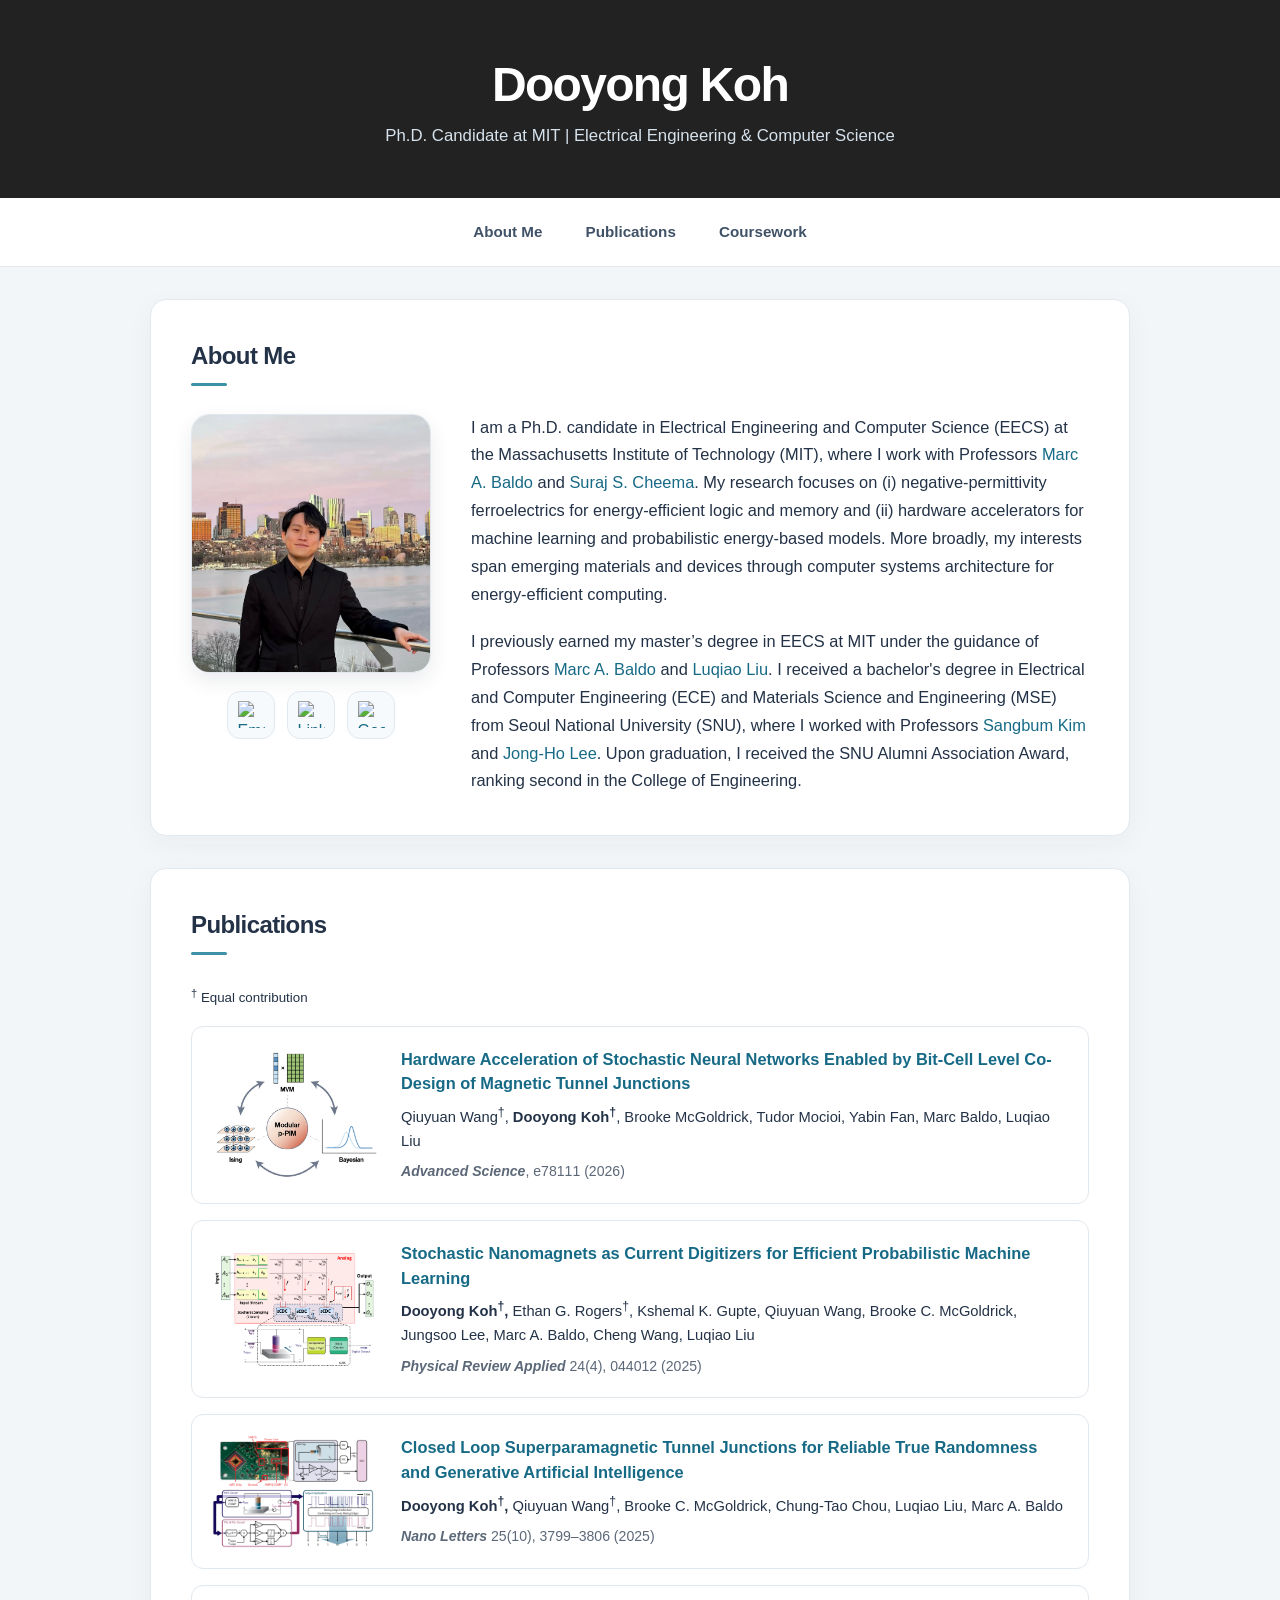
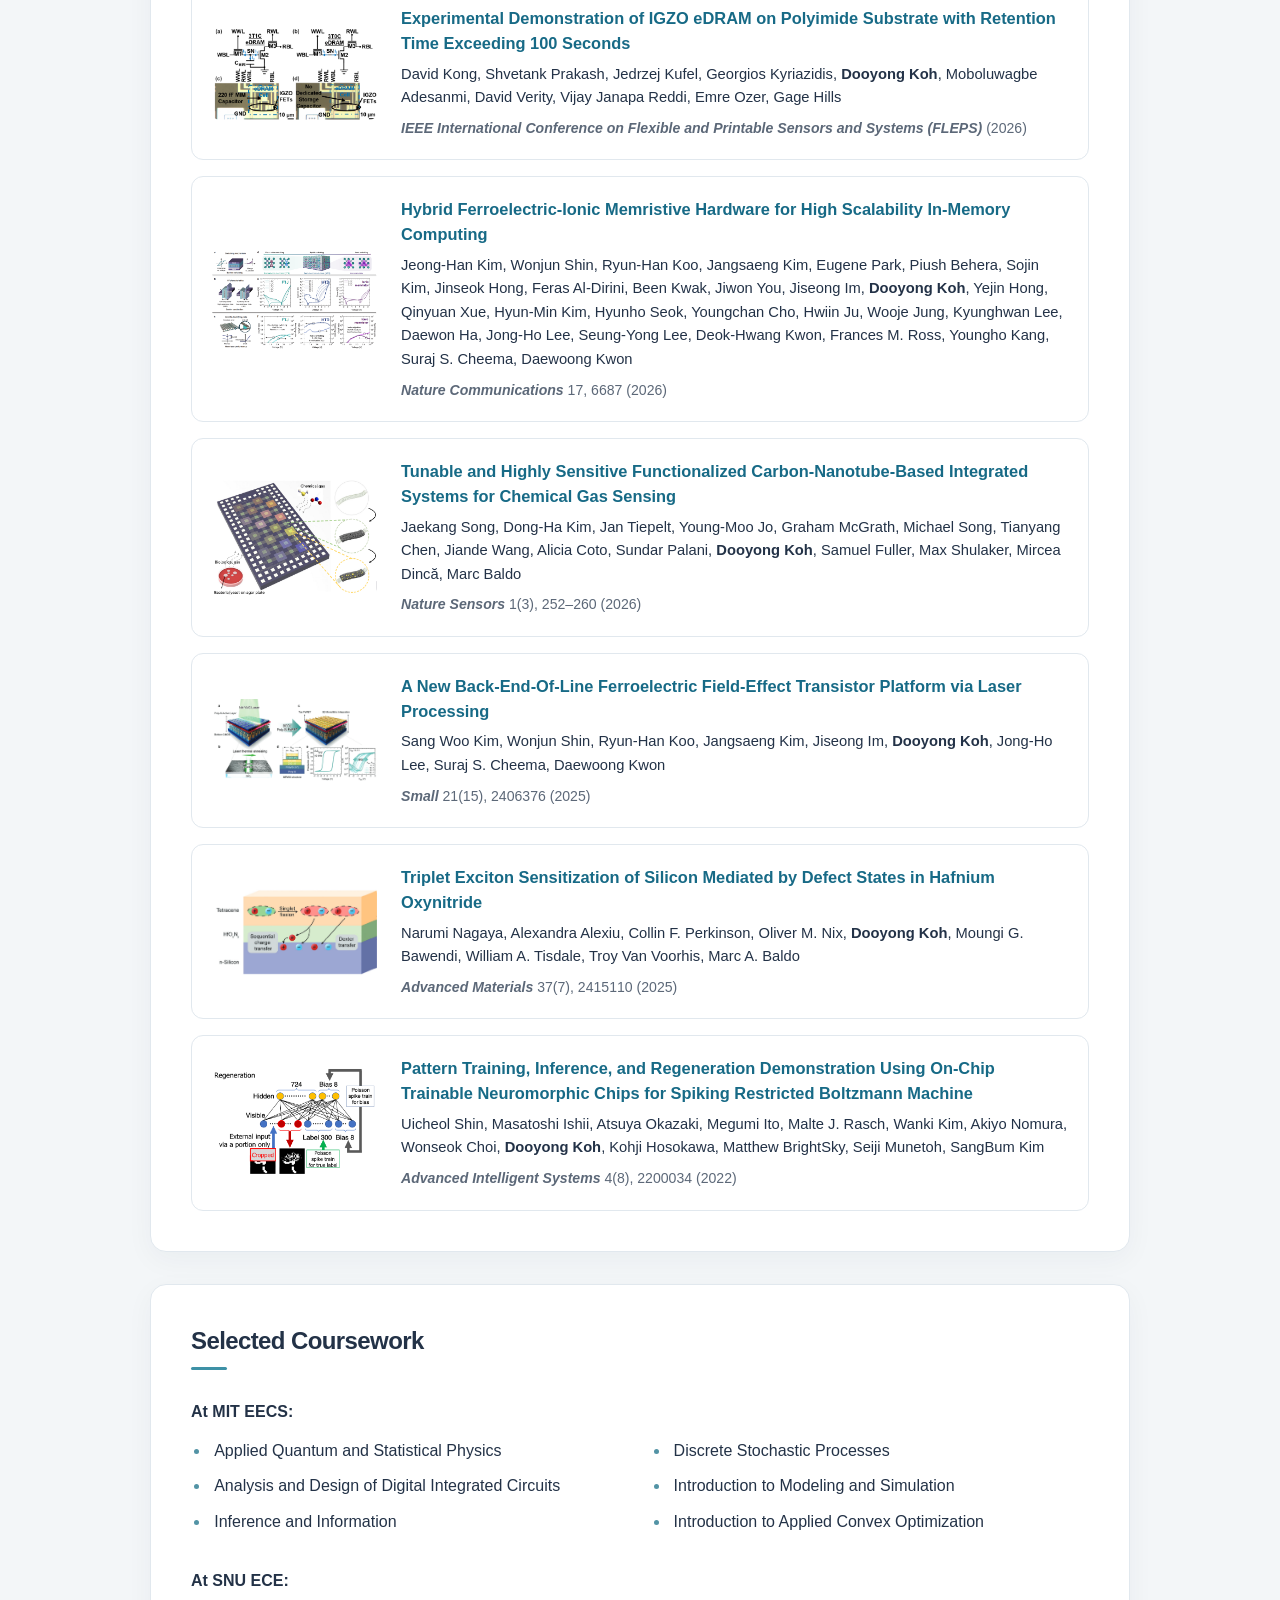
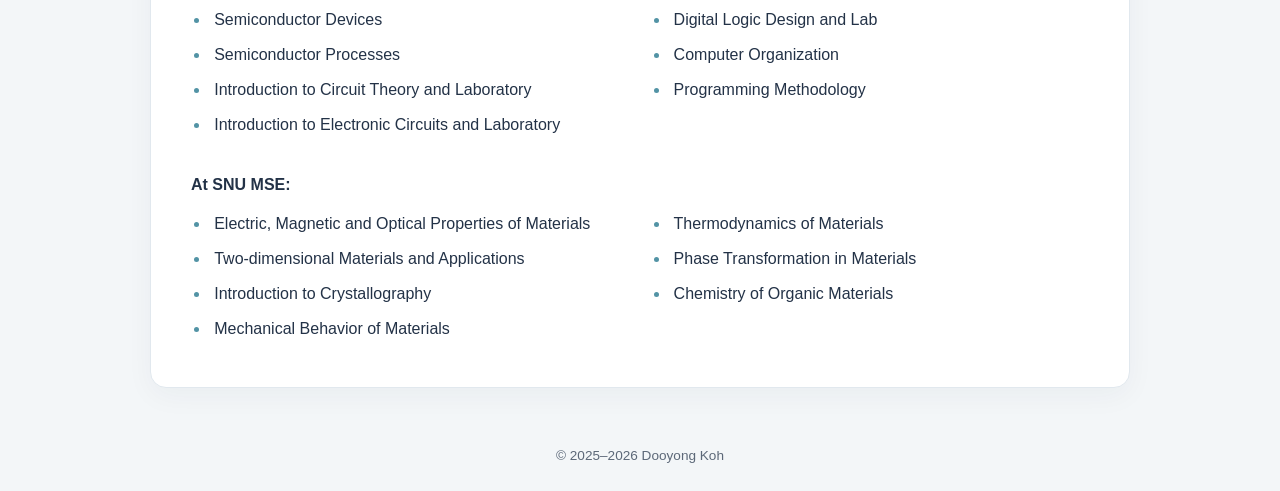
==== commit 44874b2a: "Proofread website copy and explain equal-contribution markers" ====
--- a/index.html
+++ b/index.html
@@ -9,13 +9,13 @@
 <body>
     <header>
         <h1>Dooyong Koh</h1>
-        <p>PhD Candidate at MIT | Electrical Engineering & Computer Science</p>
+        <p>Ph.D. Candidate at MIT | Electrical Engineering & Computer Science</p>
     </header>
 
     <nav>
         <a href="#about">About Me</a>
         <a href="#publications">Publications</a>
-        <a href="#courseworks">Courseworks</a>
+        <a href="#courseworks">Coursework</a>
     </nav>
 
     <section id="about">
@@ -48,7 +48,7 @@
 
             <!-- Second Column: About Text -->
             <div class="about-text">
-                <p>I am a Ph.D. candidate in Electrical Engineering and Computer Science (EECS) at Massachusetts Institute of Technology (MIT), where I work with Professors 
+                <p>I am a Ph.D. candidate in Electrical Engineering and Computer Science (EECS) at the Massachusetts Institute of Technology (MIT), where I work with Professors 
                     <a href="https://seegroup.mit.edu/" target="_blank">Marc A. Baldo</a> and
                     <a href="https://sites.google.com/view/scheema" target="_blank">Suraj S. Cheema</a>.
                     My research focuses on (i) negative-permittivity ferroelectrics for energy-efficient logic and memory and (ii) hardware accelerators for machine learning and probabilistic energy-based models. 
@@ -72,6 +72,7 @@
 
     <section id="publications">
         <h2>Publications</h2>
+        <p><small><sup>&dagger;</sup> Equal contribution</small></p>
         <div class="publications-container">
 
             <div class="publication-item">
@@ -134,7 +135,7 @@
                     <img src="pub_pics/6.png" alt="Publication Image 1">
                 </div>
                 <div class="publication-text">
-                    <p><a href="https://www.nature.com/articles/s44460-026-00037-z">Tunable and Highly Sensitive Functionalized Carbon-Nanotube-based Integrated Systems for Chemical Gas Sensing</a></p>
+                    <p><a href="https://www.nature.com/articles/s44460-026-00037-z">Tunable and Highly Sensitive Functionalized Carbon-Nanotube-Based Integrated Systems for Chemical Gas Sensing</a></p>
                     <p>Jaekang Song, Dong-Ha Kim, Jan Tiepelt, Young-Moo Jo, Graham McGrath, Michael Song, Tianyang Chen, Jiande Wang, Alicia Coto, Sundar Palani, <b>Dooyong Koh</b>, Samuel Fuller, Max Shulaker, Mircea Dincă, Marc Baldo</p>
                     <p><strong><em>Nature Sensors</em></strong> 1(3), 252–260 (2026)</p>
                 </div>
@@ -176,7 +177,7 @@
     </section>
 
     <section id="courseworks">
-        <h2>Selected Courseworks</h2>
+        <h2>Selected Coursework</h2>
         <p>At MIT EECS:</p>
         <ul>
             <li>Applied Quantum and Statistical Physics</li>
@@ -211,7 +212,7 @@
     </section>
 
     <footer>
-        <p>© 2025 Dooyong Koh</p>
+        <p>© 2025–2026 Dooyong Koh</p>
     </footer>
 </body>
 </html>
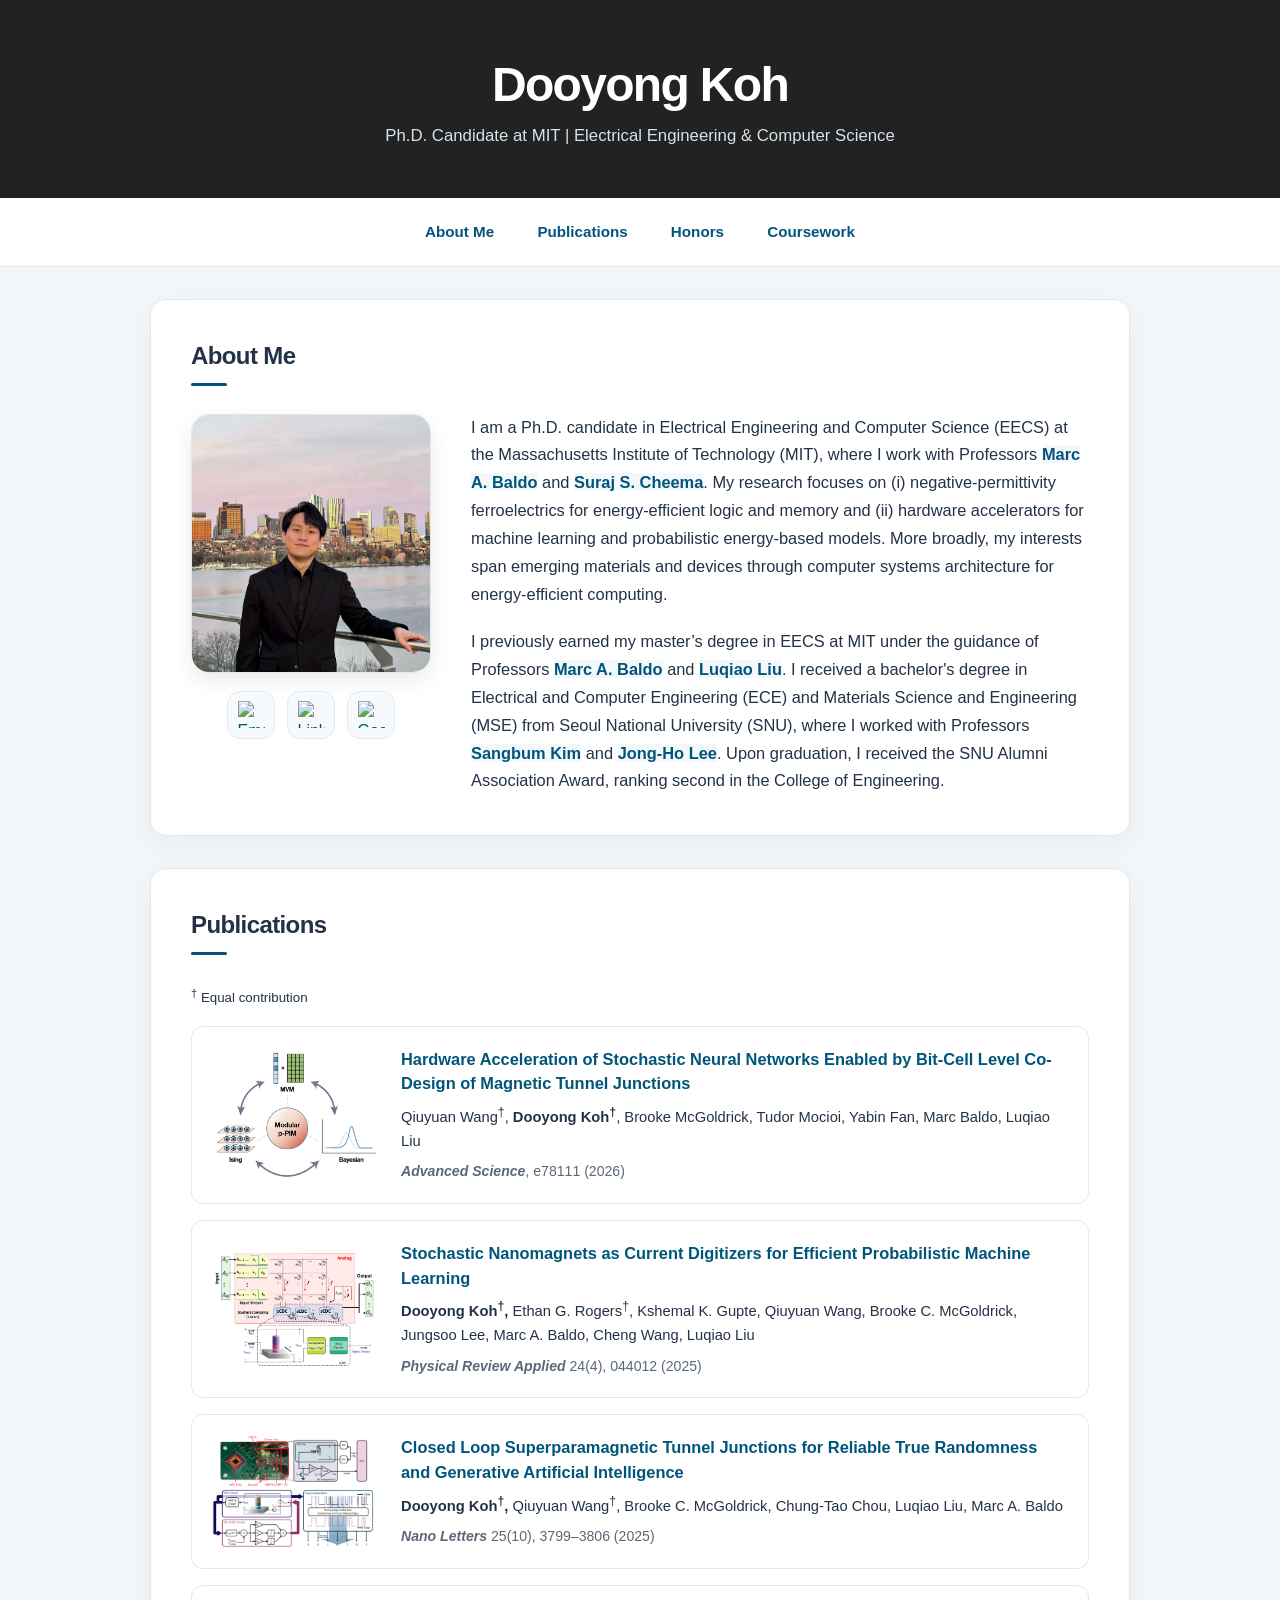
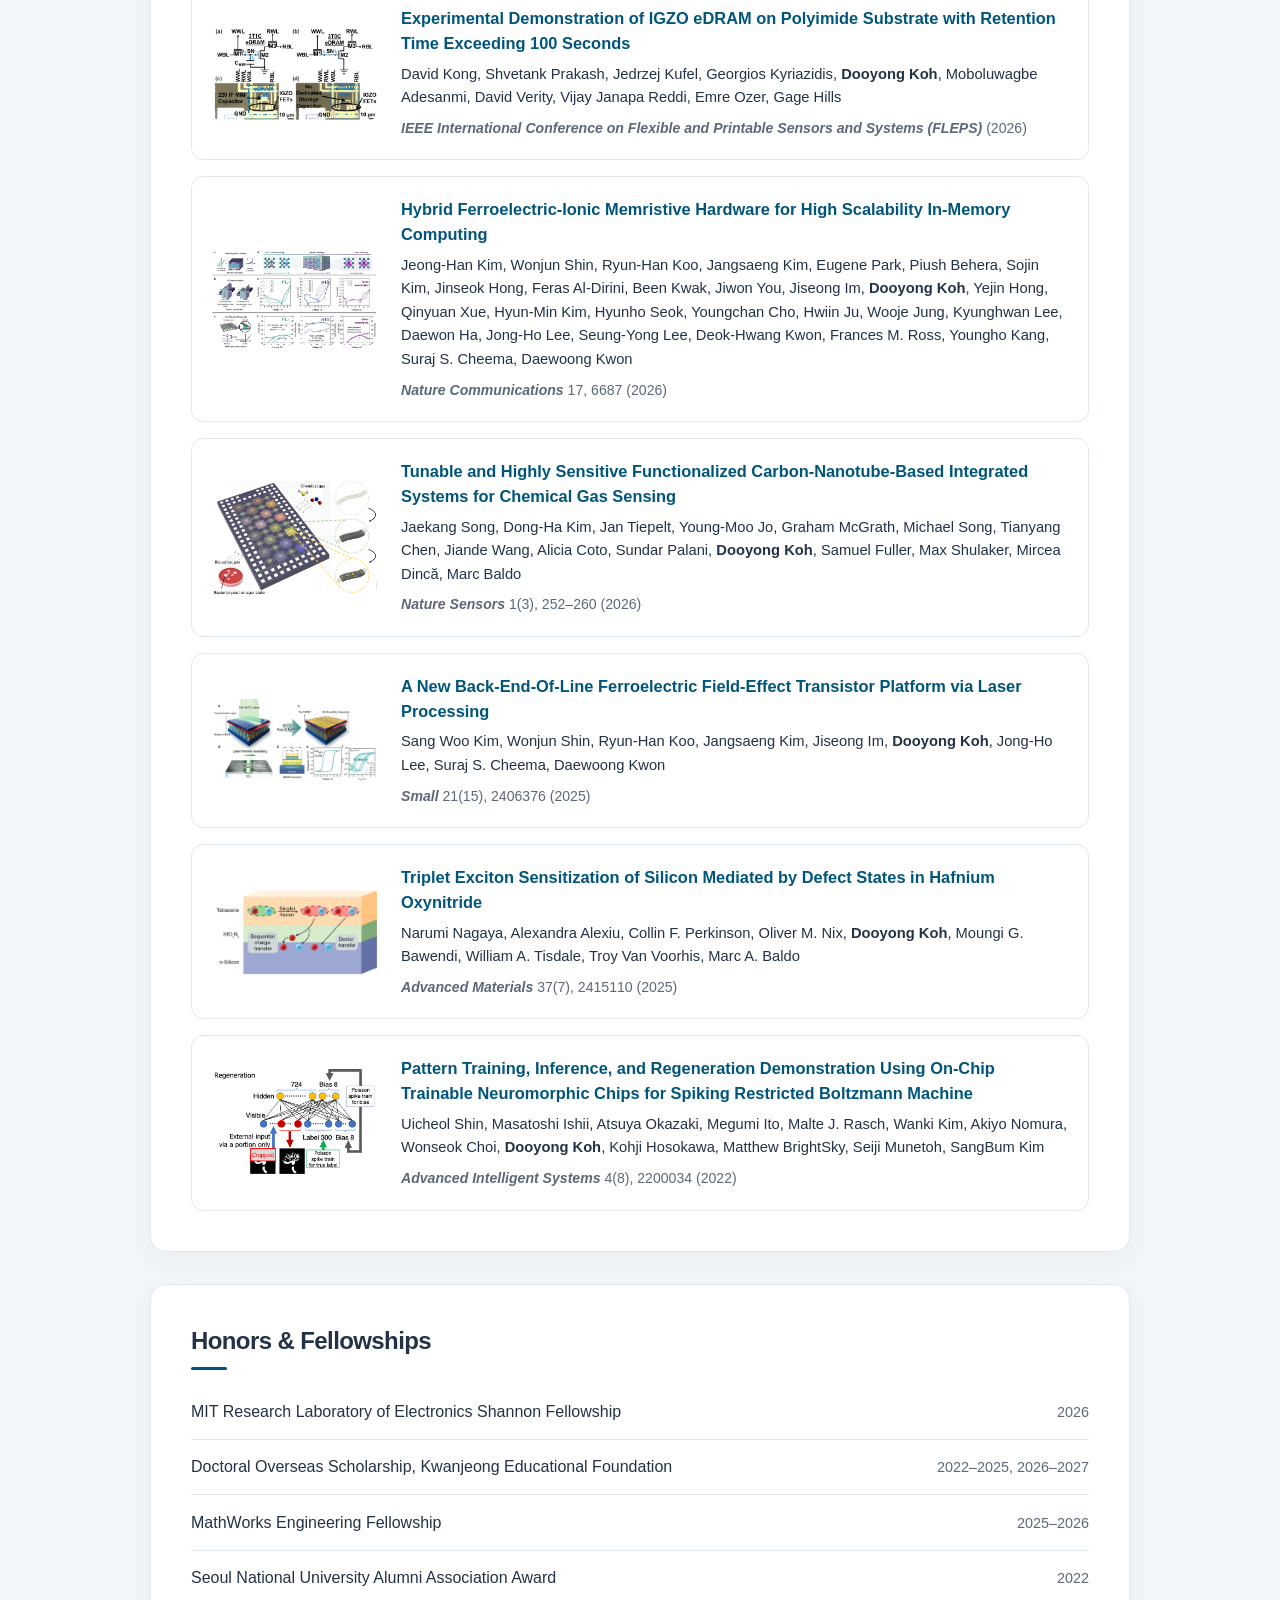
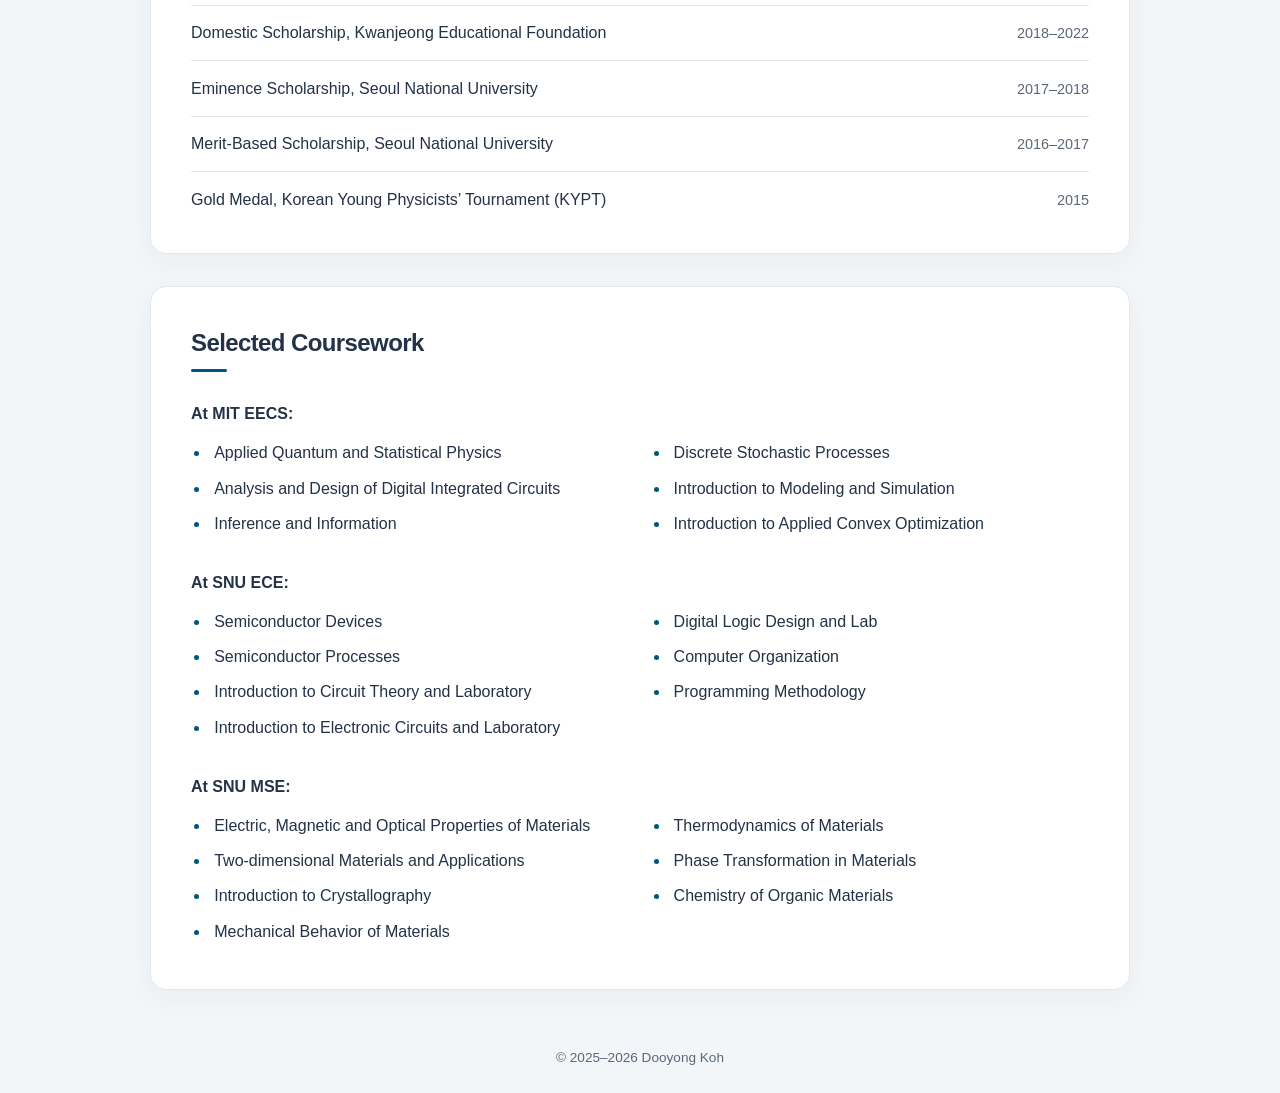
==== commit 751279ea: "Add selected honors and fellowships from CV" ====
--- a/index.html
+++ b/index.html
@@ -15,6 +15,7 @@
     <nav>
         <a href="#about">About Me</a>
         <a href="#publications">Publications</a>
+        <a href="#honors">Honors</a>
         <a href="#courseworks">Coursework</a>
     </nav>
 
@@ -176,6 +177,20 @@
         </div>
     </section>
 
+    <section id="honors">
+        <h2>Honors &amp; Fellowships</h2>
+        <ul class="honors-list">
+            <li><span>MIT Research Laboratory of Electronics Shannon Fellowship</span><span class="honor-years">2026</span></li>
+            <li><span>Doctoral Overseas Scholarship, Kwanjeong Educational Foundation</span><span class="honor-years">2022–2025, 2026–2027</span></li>
+            <li><span>MathWorks Engineering Fellowship</span><span class="honor-years">2025–2026</span></li>
+            <li><span>Seoul National University Alumni Association Award</span><span class="honor-years">2022</span></li>
+            <li><span>Domestic Scholarship, Kwanjeong Educational Foundation</span><span class="honor-years">2018–2022</span></li>
+            <li><span>Eminence Scholarship, Seoul National University</span><span class="honor-years">2017–2018</span></li>
+            <li><span>Merit-Based Scholarship, Seoul National University</span><span class="honor-years">2016–2017</span></li>
+            <li><span>Gold Medal, Korean Young Physicists’ Tournament (KYPT)</span><span class="honor-years">2015</span></li>
+        </ul>
+    </section>
+
     <section id="courseworks">
         <h2>Selected Coursework</h2>
         <p>At MIT EECS:</p>
--- a/styles.css
+++ b/styles.css
@@ -2,8 +2,7 @@
 :root {
     --ink: #233247;
     --muted: #5c6878;
-    --accent: #176a86;
-    --accent-dark: #104e65;
+    --accent: #00557b;
     --line: #e1e8ee;
 }
 *, *::before, *::after { box-sizing: border-box; }
@@ -46,8 +45,8 @@
     text-decoration-thickness: 1px;
     transition: color .18s ease;
 }
-a:hover { color: var(--accent-dark); text-decoration: underline; }
-a:focus-visible { outline: 3px solid #2186a6; outline-offset: 4px; border-radius: 4px; }
+a:hover { color: var(--accent); text-decoration: underline; }
+a:focus-visible { outline: 3px solid var(--accent); outline-offset: 4px; border-radius: 4px; }
 nav a {
     position: relative;
     display: inline-flex;
@@ -55,7 +54,7 @@
     min-height: 44px;
     padding: .5rem 1.1rem;
     border-radius: 8px;
-    color: #405267;
+    color: var(--accent);
     font-size: .95rem;
     font-weight: 600;
     transition: background-color .2s ease, color .2s ease, transform .2s ease;
@@ -72,7 +71,7 @@
     transform: scaleX(0);
     transition: transform .2s ease;
 }
-nav a:focus-visible { background: #edf5f8; }
+nav a:focus-visible { background: rgba(0, 85, 123, .06); }
 nav a:focus-visible::after { transform: scaleX(1); }
 section {
     width: calc(100% - 3rem);
@@ -98,7 +97,7 @@
     height: 3px;
     margin-top: .7rem;
     border-radius: 3px;
-    background: #3e91a6;
+    background: var(--accent);
 }
 .about-container { display: flex; align-items: flex-start; gap: 2.5rem; }
 .about-image { flex: 0 0 240px; text-align: center; }
@@ -123,10 +122,23 @@
     transition: transform .2s ease, box-shadow .2s ease, border-color .2s ease, background-color .2s ease;
 }
 .icon-button img { display: block; width: 27px; height: 27px; object-fit: contain; }
-.icon-button:focus-visible { background: #eaf4f7; border-color: #85b9c7; }
+.icon-button:focus-visible { background: rgba(0, 85, 123, .08); border-color: rgba(0, 85, 123, .45); }
 .about-text { flex: 1; min-width: 0; }
 .about-text p { margin: 0 0 1.2rem; font-size: 1.025rem; }
 .about-text p:last-child { margin-bottom: 0; }
+.about-text a {
+    color: var(--accent);
+    font-weight: 600;
+    text-decoration: none;
+    background-color: rgba(0, 85, 123, .04);
+    -webkit-box-decoration-break: clone;
+    box-decoration-break: clone;
+}
+.about-text a:hover,
+.about-text a:focus-visible {
+    color: var(--accent);
+    text-decoration: underline;
+}
 .publications-container { display: flex; flex-direction: column; gap: 1rem; }
 .publication-item {
     display: flex;
@@ -137,24 +149,38 @@
     border-radius: 12px;
     transition: background-color .2s ease, border-color .2s ease, box-shadow .2s ease;
 }
-.publication-item:focus-within { background: #f7fbfc; border-color: #a5c7d2; }
+.publication-item:focus-within { background: rgba(0, 85, 123, .025); border-color: rgba(0, 85, 123, .35); }
 .publication-image { flex: 0 0 165px; display: flex; justify-content: center; align-items: center; }
 .publication-image img { display: block; width: 100%; height: auto; border-radius: 8px; }
 .publication-text { flex: 1; min-width: 0; font-size: .92rem; line-height: 1.6; overflow-wrap: anywhere; }
 .publication-text p { margin: .45rem 0; }
 .publication-text p:first-child { margin-top: 0; font-size: 1.025rem; font-weight: 600; line-height: 1.5; }
 .publication-text p:last-child { margin-bottom: 0; color: var(--muted); font-size: .88rem; }
+.honors-list { list-style: none; margin: 0; padding: 0; }
+.honors-list li {
+    display: flex;
+    justify-content: space-between;
+    align-items: baseline;
+    gap: .25rem 1.5rem;
+    flex-wrap: wrap;
+    padding: .85rem 0;
+    border-bottom: 1px solid var(--line);
+}
+.honors-list li:first-child { padding-top: 0; }
+.honors-list li:last-child { border-bottom: 0; padding-bottom: 0; }
+.honors-list li > span:first-child { flex: 1 1 320px; font-weight: 500; }
+.honor-years { color: var(--muted); font-size: .9rem; white-space: nowrap; }
 #courseworks > p { margin: 1.75rem 0 .5rem; font-weight: 600; }
 #courseworks ul { margin: 0; padding-left: 1.2rem; columns: 2; column-gap: 2.5rem; }
 #courseworks li { padding: .25rem 0 .25rem .25rem; break-inside: avoid; }
-#courseworks li::marker { color: #5293a5; }
+#courseworks li::marker { color: var(--accent); }
 footer { text-align: center; padding: 1.5rem; color: var(--muted); font-size: .85rem; }
 footer p { margin: 0; }
 @media (hover: hover) {
-    nav a:hover { background: #edf5f8; color: var(--accent-dark); text-decoration: none; transform: translateY(-1px); }
+    nav a:hover { background: rgba(0, 85, 123, .06); color: var(--accent); text-decoration: none; transform: translateY(-1px); }
     nav a:hover::after { transform: scaleX(1); }
-    .icon-button:hover { transform: translateY(-3px); background: #eaf4f7; border-color: #85b9c7; box-shadow: 0 6px 14px rgba(23, 106, 134, .14); }
-    .publication-item:hover { background: #f7fbfc; border-color: #b7d1da; box-shadow: 0 4px 14px rgba(28, 49, 70, .05); }
+    .icon-button:hover { transform: translateY(-3px); background: rgba(0, 85, 123, .08); border-color: rgba(0, 85, 123, .45); box-shadow: 0 6px 14px rgba(0, 85, 123, .14); }
+    .publication-item:hover { background: rgba(0, 85, 123, .025); border-color: rgba(0, 85, 123, .3); box-shadow: 0 4px 14px rgba(28, 49, 70, .05); }
 }
 nav a:active, .icon-button:active { transform: translateY(0); }
 @media (max-width: 768px) {
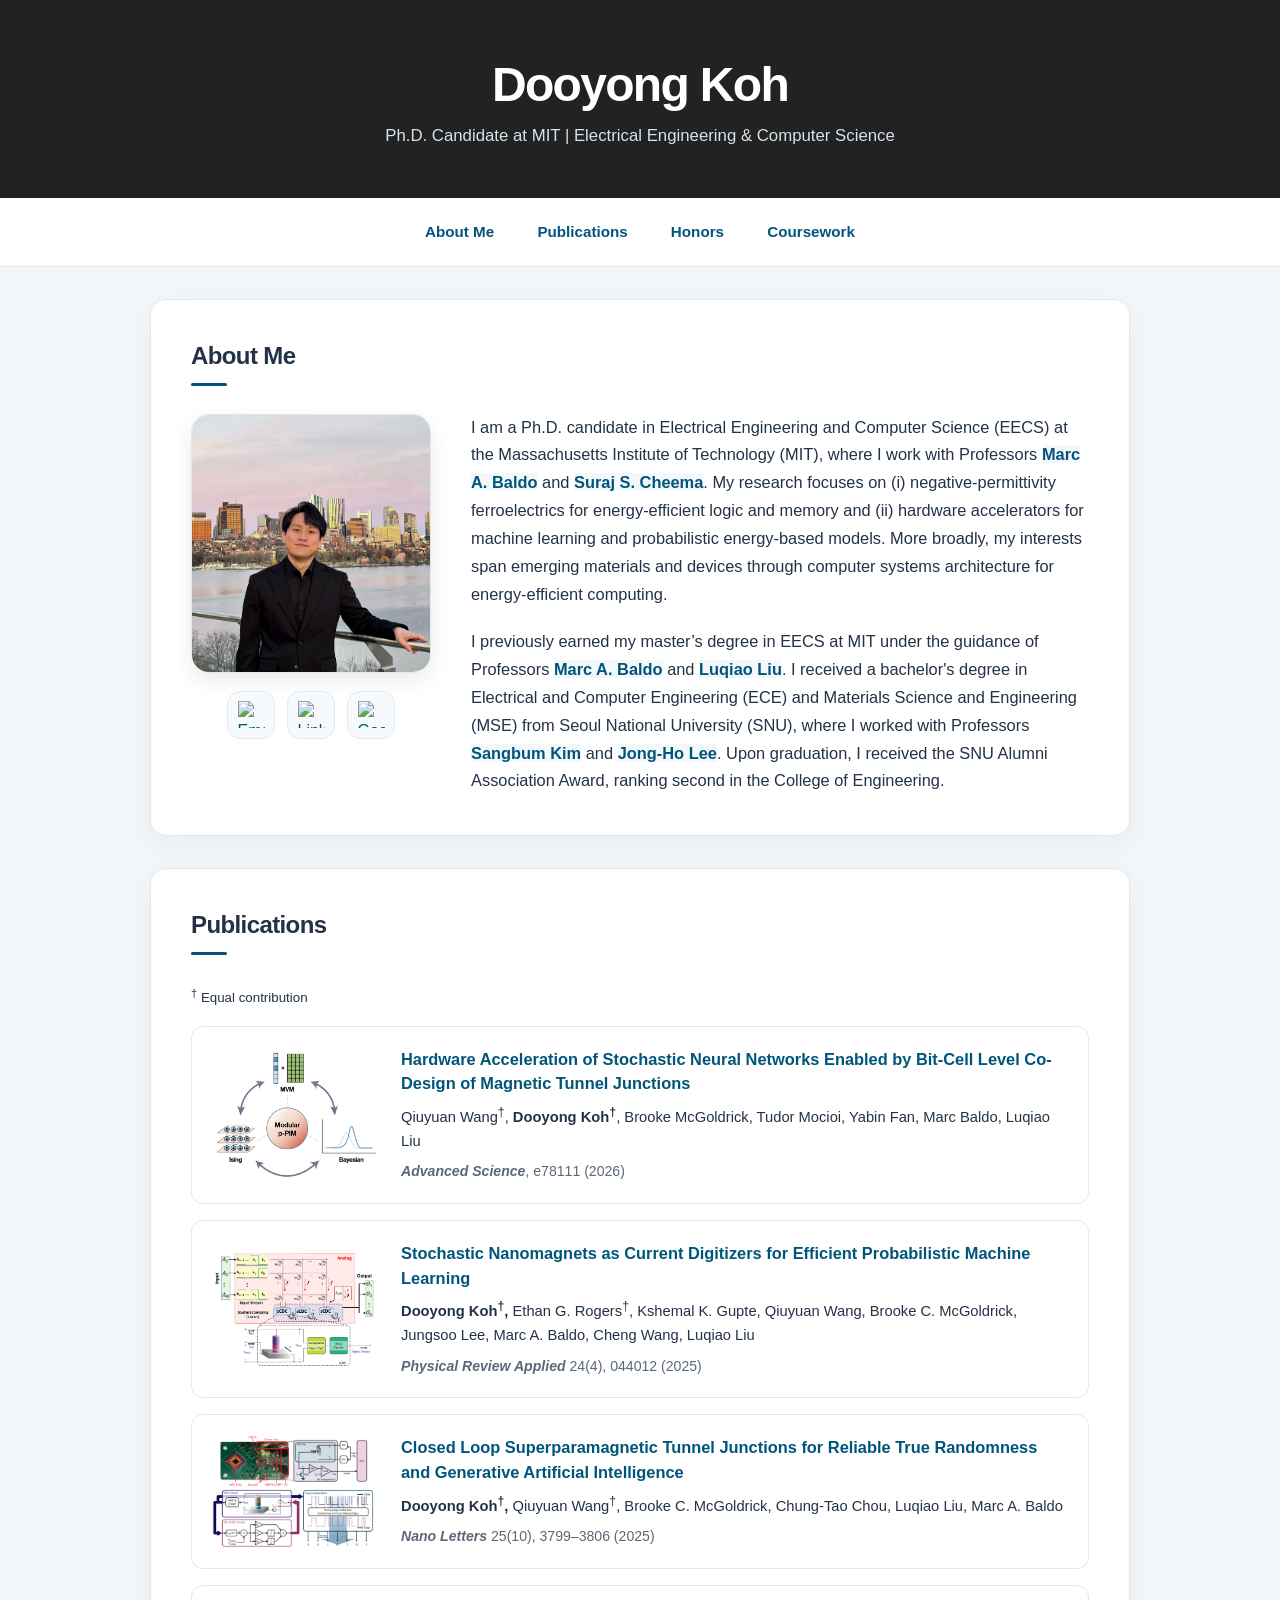
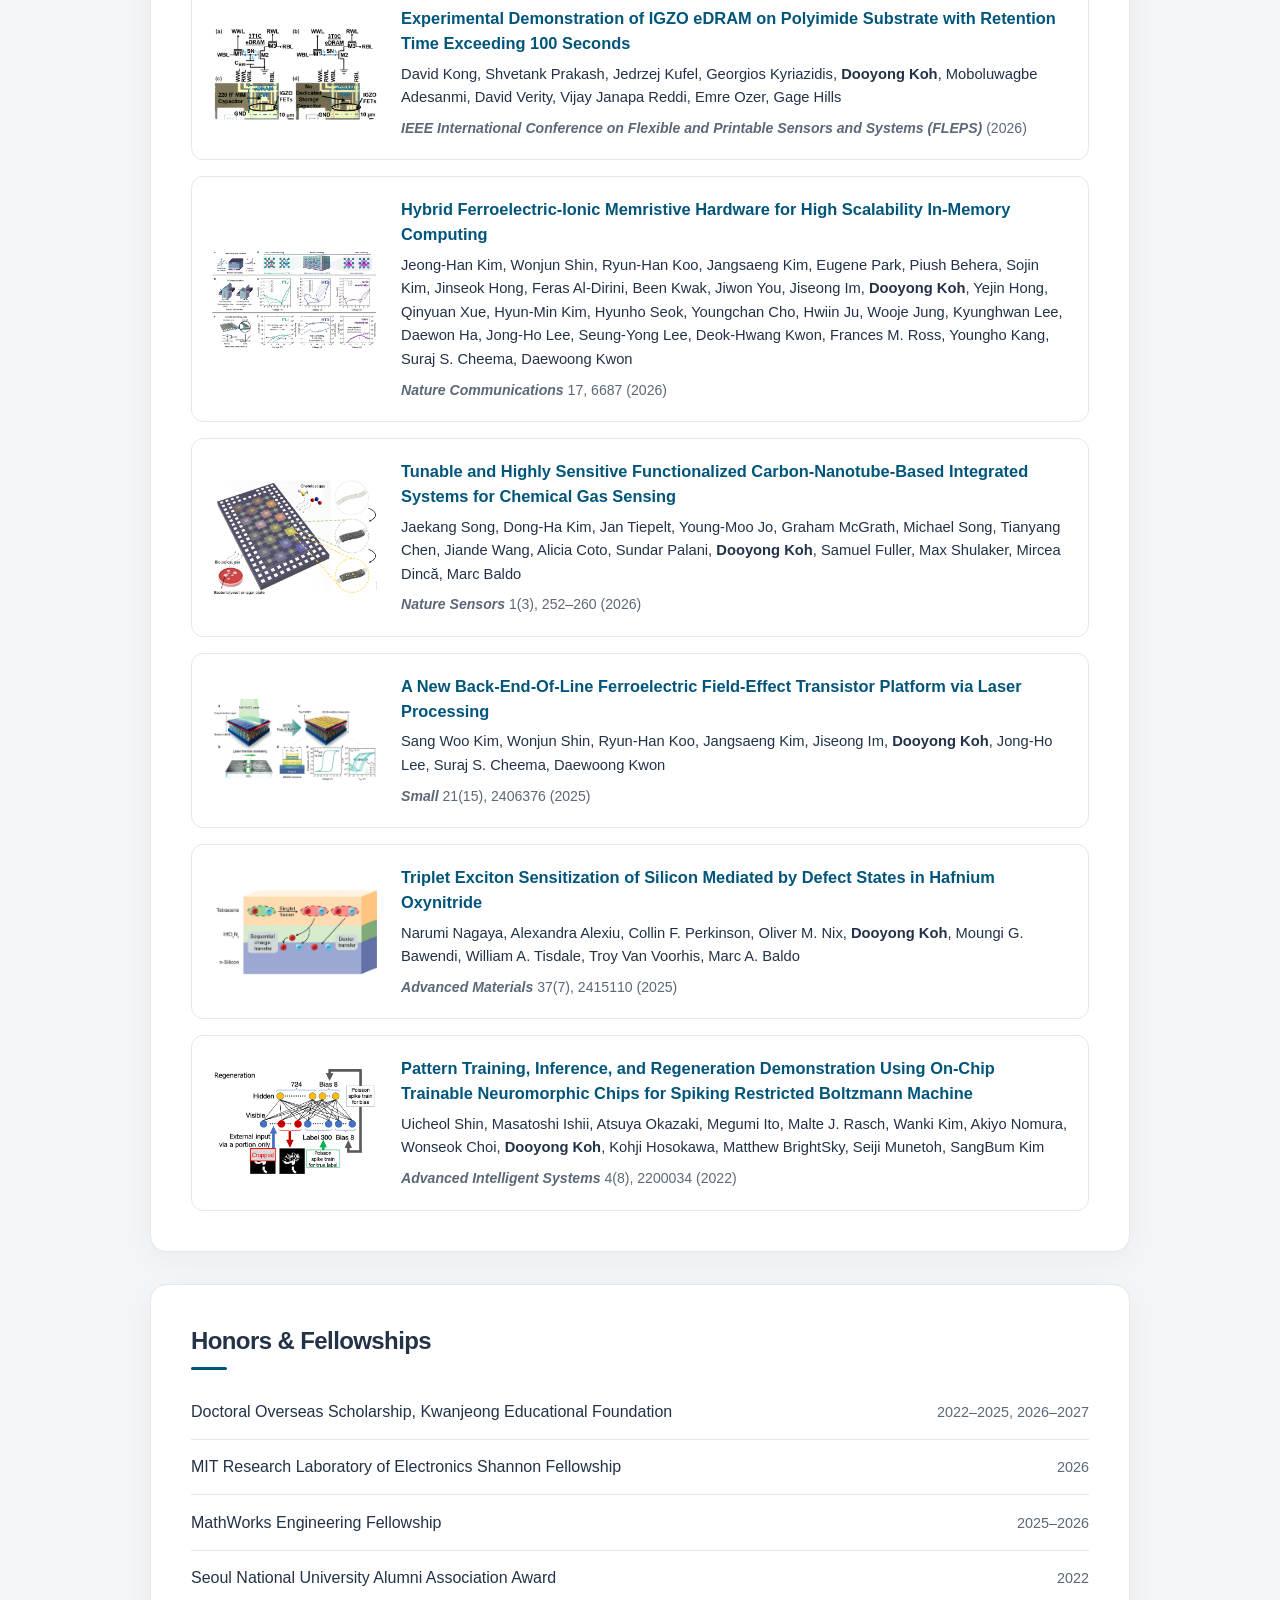
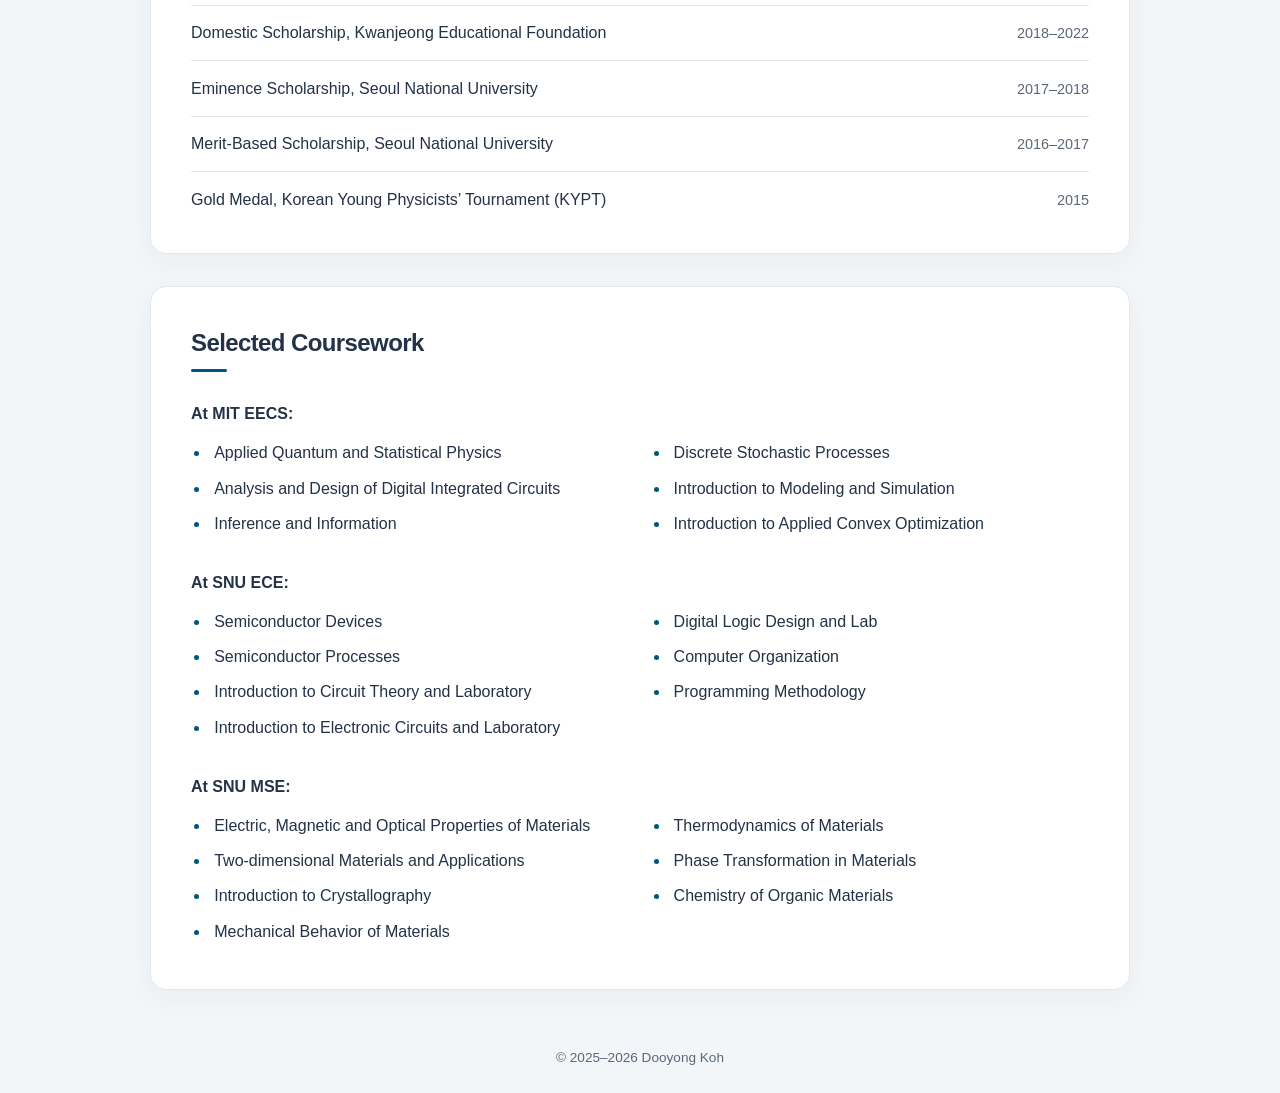
==== commit 8c6958c2: "List Kwanjeong doctoral scholarship before Shannon Fellowship" ====
--- a/index.html
+++ b/index.html
@@ -180,8 +180,8 @@
     <section id="honors">
         <h2>Honors &amp; Fellowships</h2>
         <ul class="honors-list">
+            <li><span>Doctoral Overseas Scholarship, Kwanjeong Educational Foundation</span><span class="honor-years">2022–2025, 2026–2027</span></li>
             <li><span>MIT Research Laboratory of Electronics Shannon Fellowship</span><span class="honor-years">2026</span></li>
-            <li><span>Doctoral Overseas Scholarship, Kwanjeong Educational Foundation</span><span class="honor-years">2022–2025, 2026–2027</span></li>
             <li><span>MathWorks Engineering Fellowship</span><span class="honor-years">2025–2026</span></li>
             <li><span>Seoul National University Alumni Association Award</span><span class="honor-years">2022</span></li>
             <li><span>Domestic Scholarship, Kwanjeong Educational Foundation</span><span class="honor-years">2018–2022</span></li>
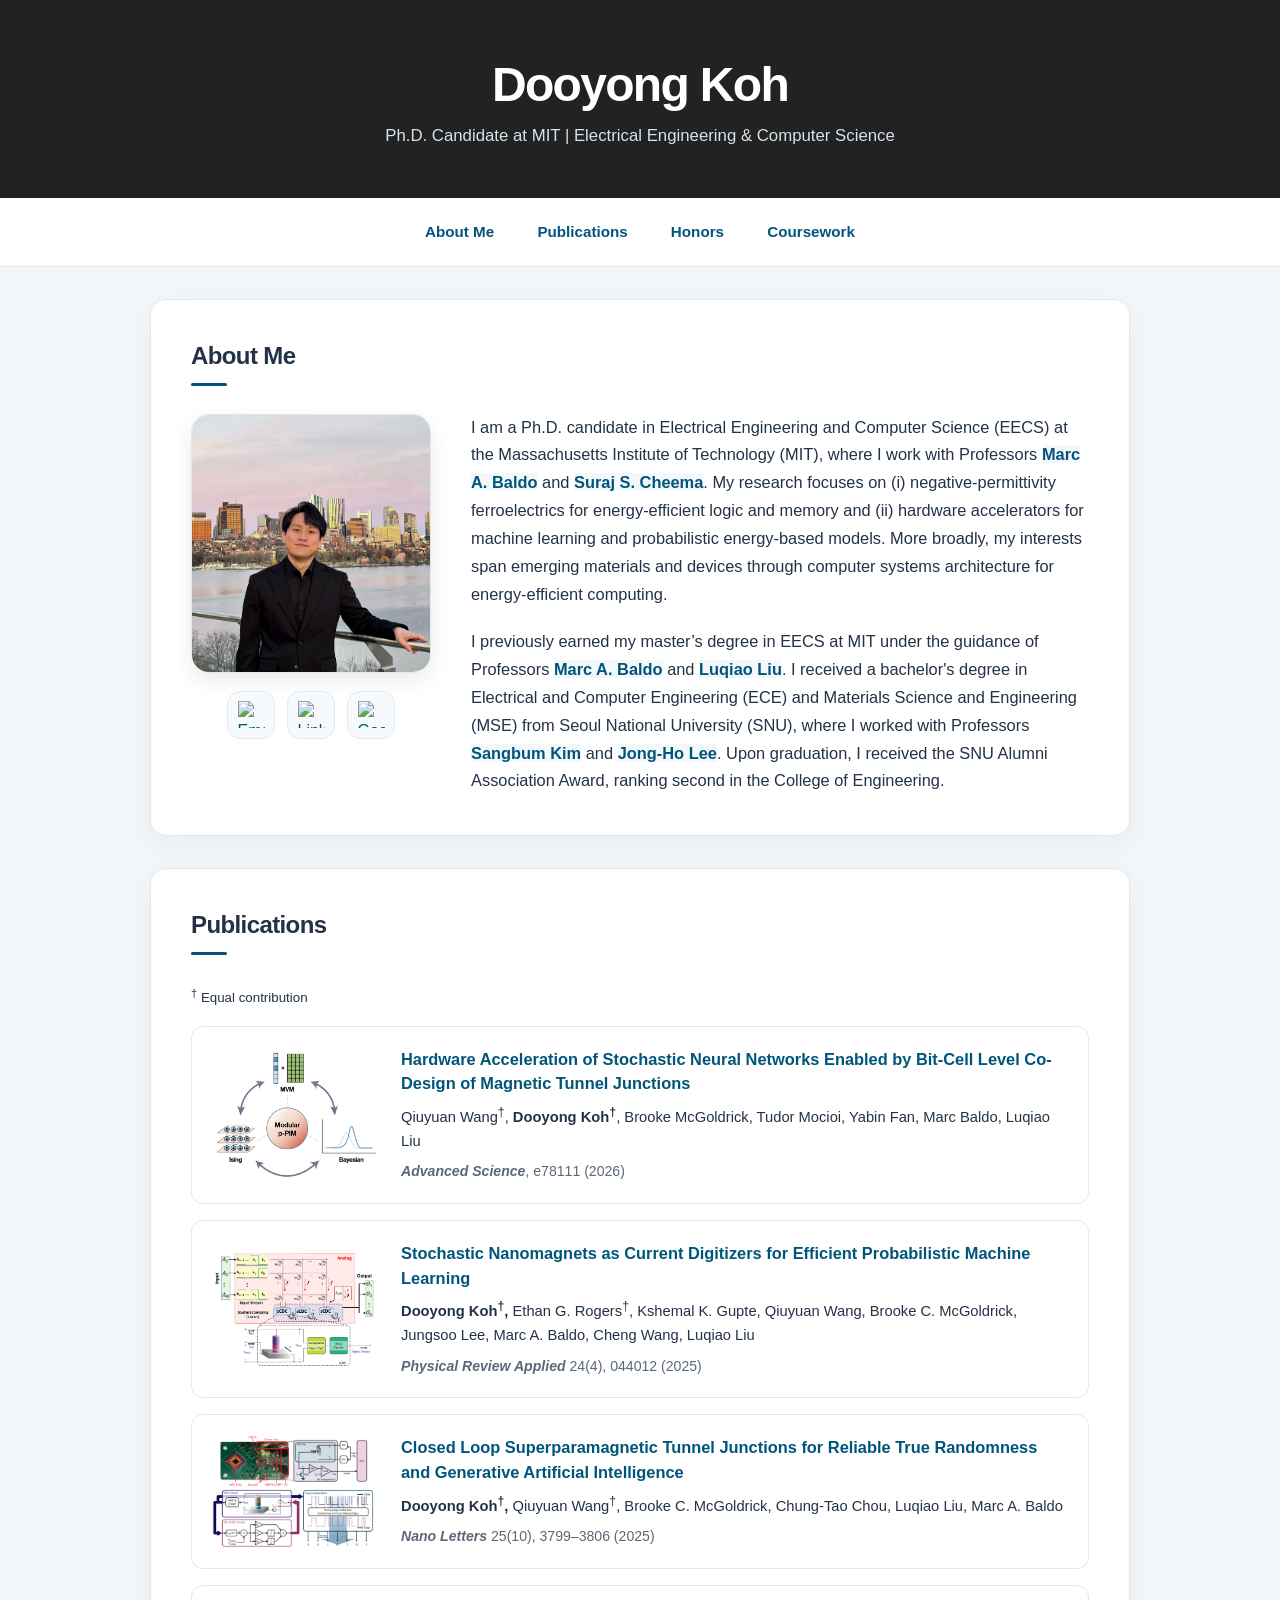
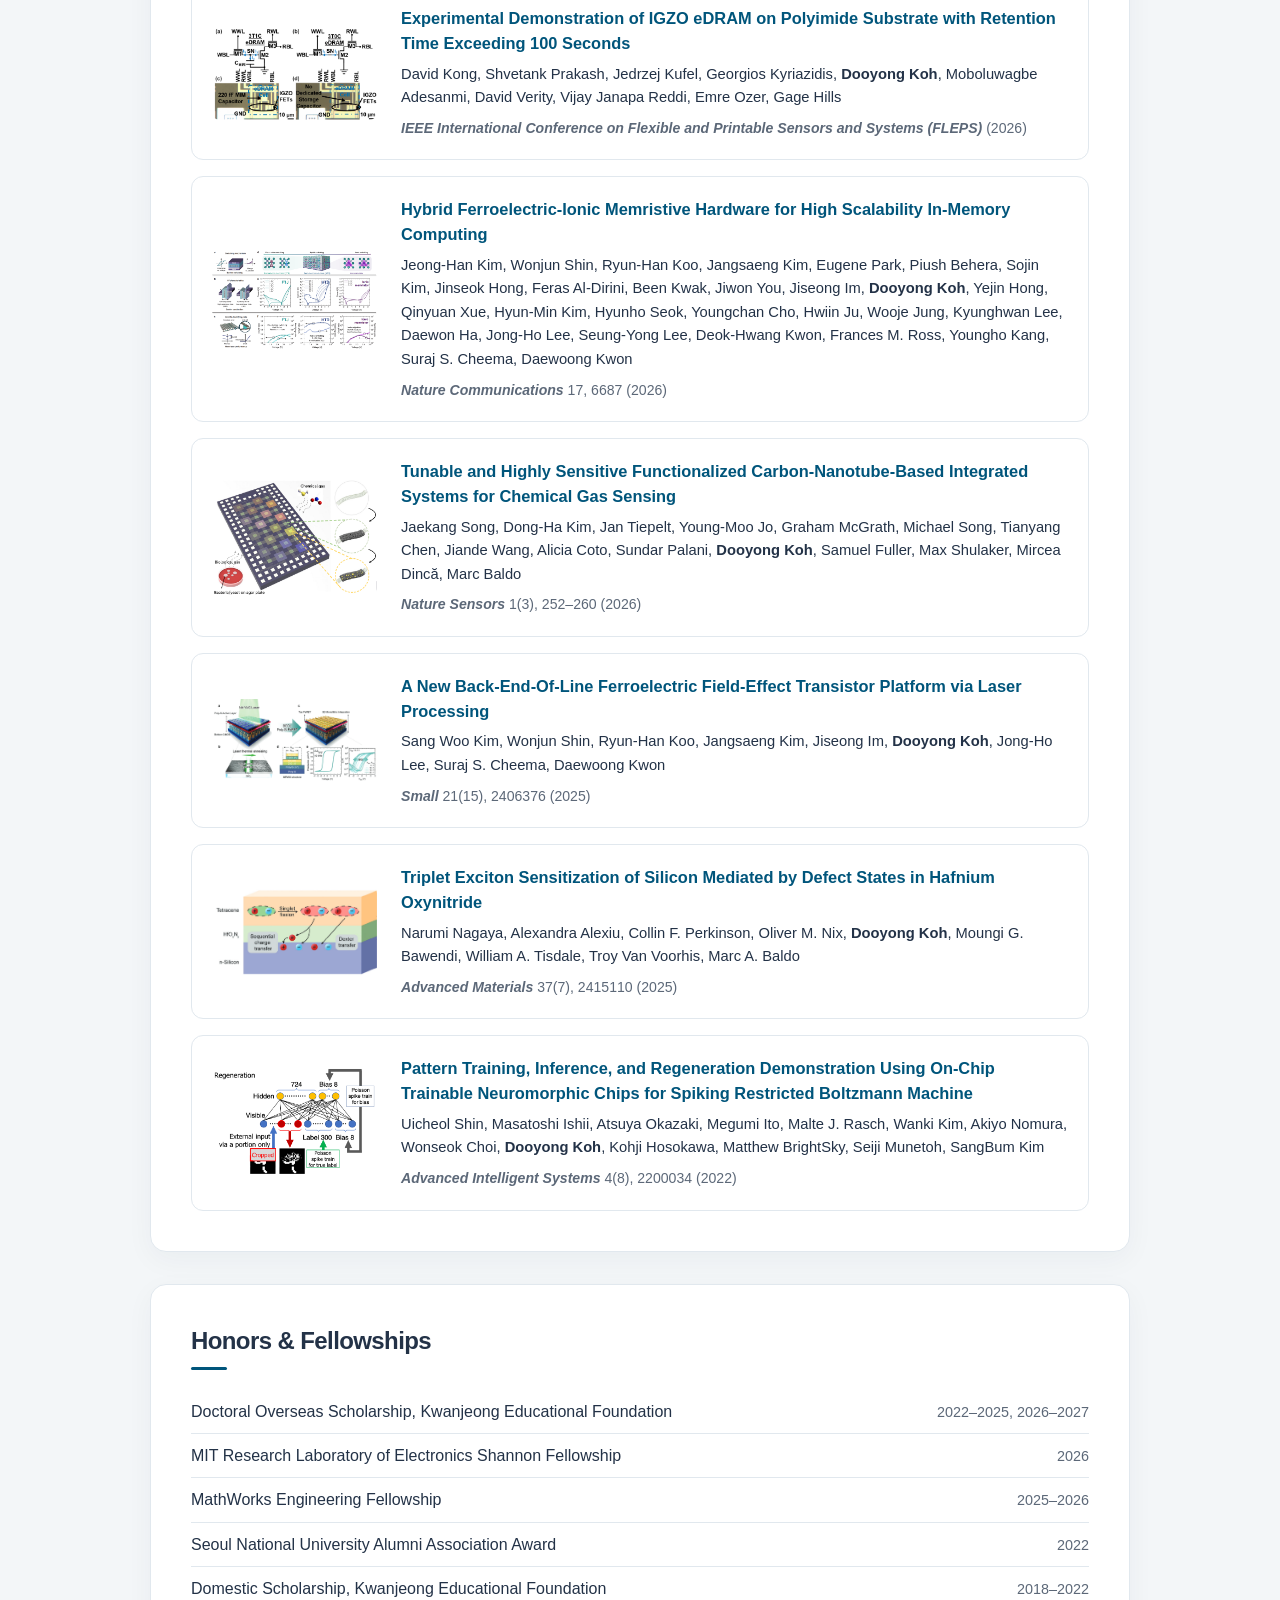
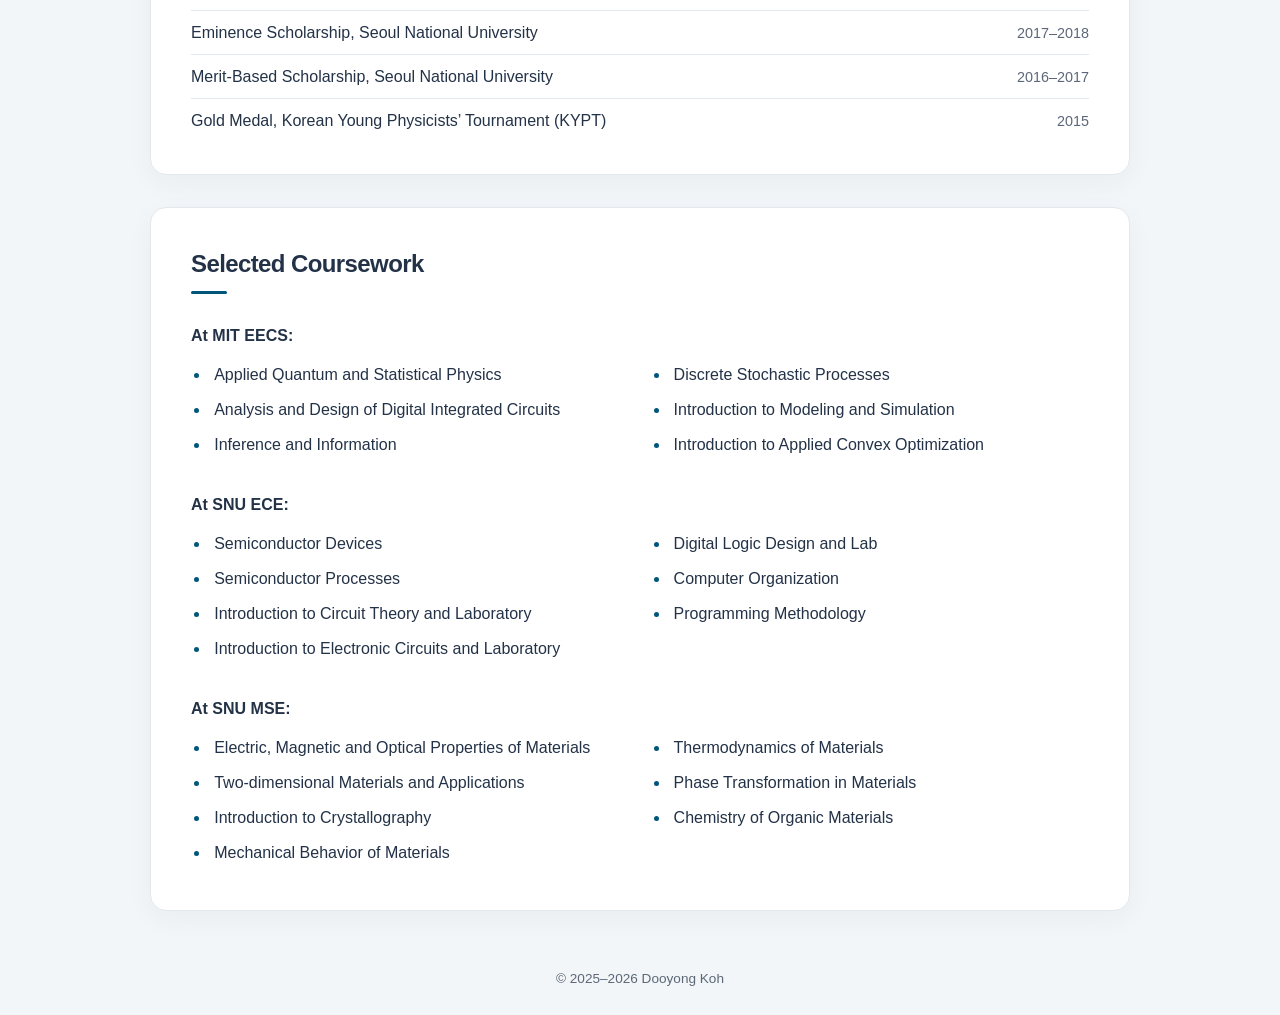
==== commit 0e4d0406: "Add white lightning-bulb favicon on dark blue" ====
--- a/index.html
+++ b/index.html
@@ -4,6 +4,7 @@
     <meta charset="UTF-8">
     <meta name="viewport" content="width=device-width, initial-scale=1.0">
     <title>Dooyong Koh</title>
+    <link rel="icon" type="image/svg+xml" href="/favicon.svg">
     <link rel="stylesheet" href="styles.css">
 </head>
 <body>
--- a/styles.css
+++ b/styles.css
@@ -163,7 +163,7 @@
     align-items: baseline;
     gap: .25rem 1.5rem;
     flex-wrap: wrap;
-    padding: .85rem 0;
+    padding: .5rem 0;
     border-bottom: 1px solid var(--line);
 }
 .honors-list li:first-child { padding-top: 0; }
